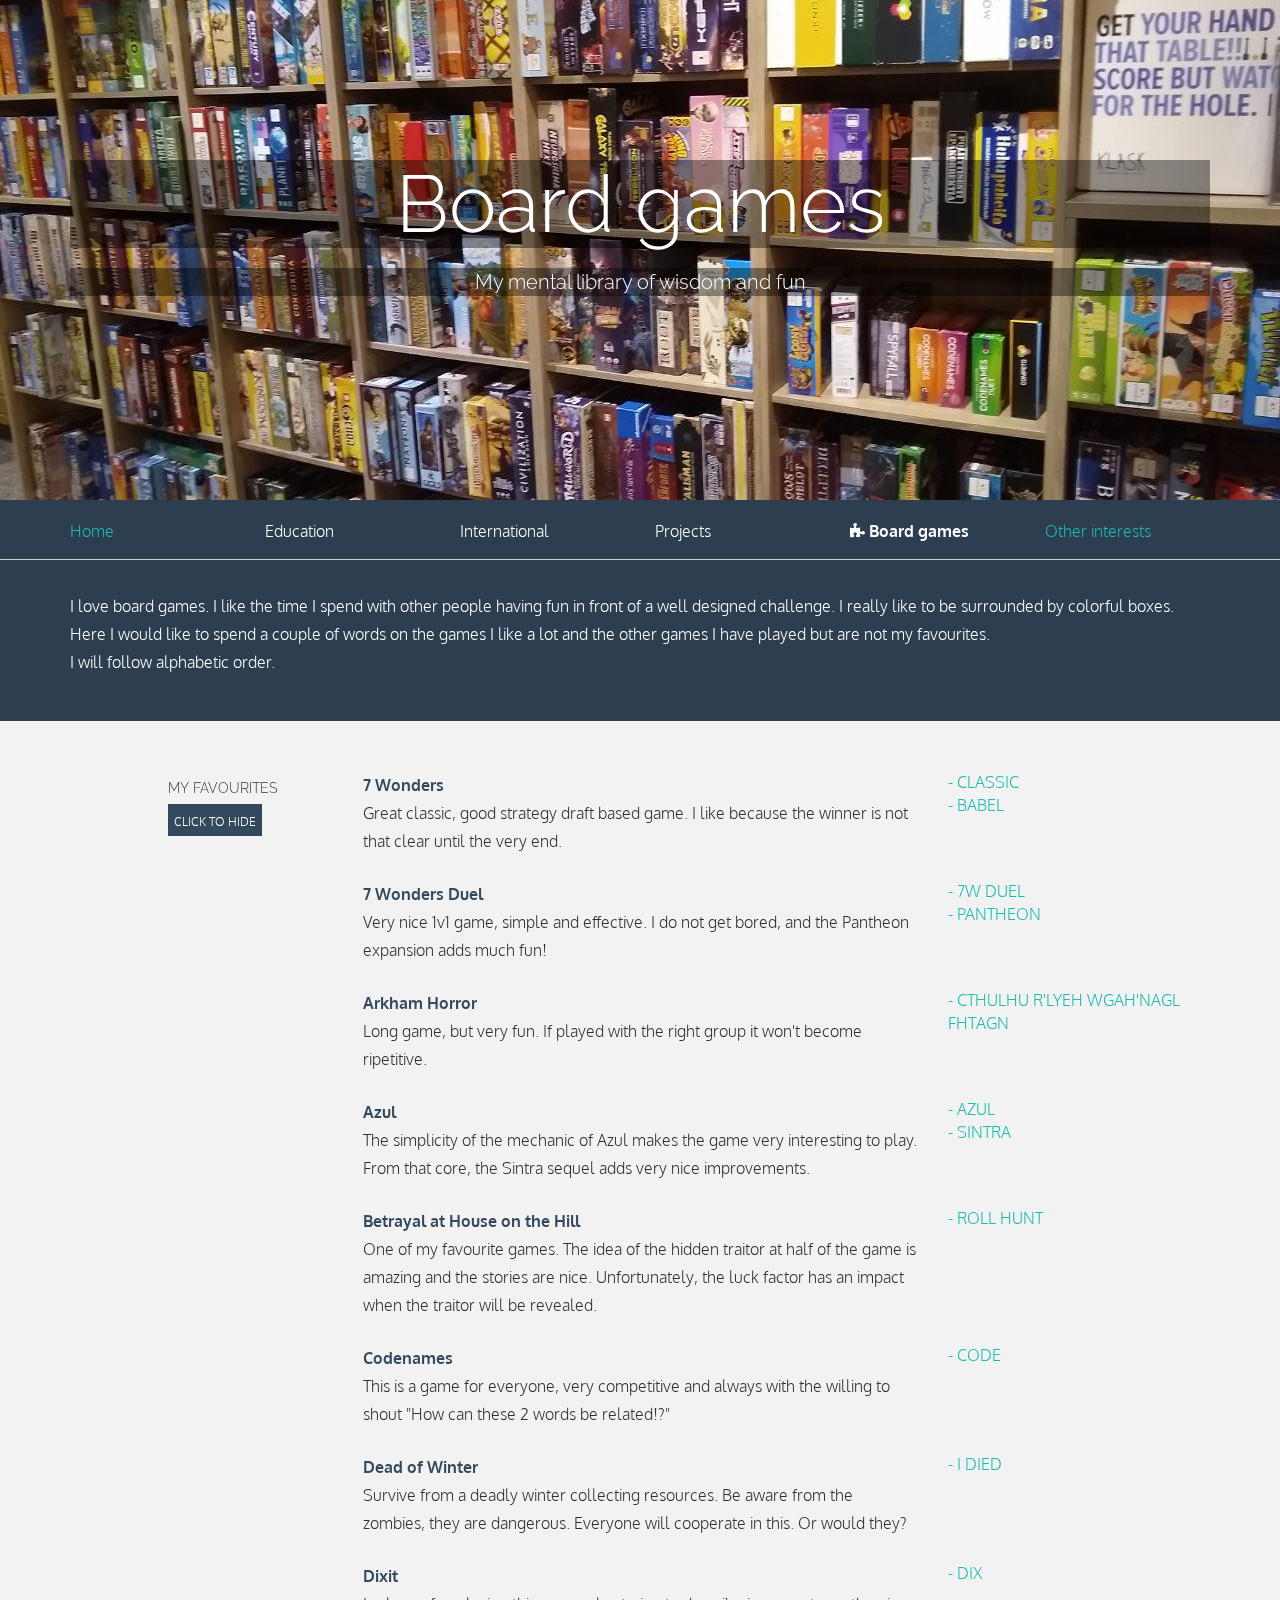
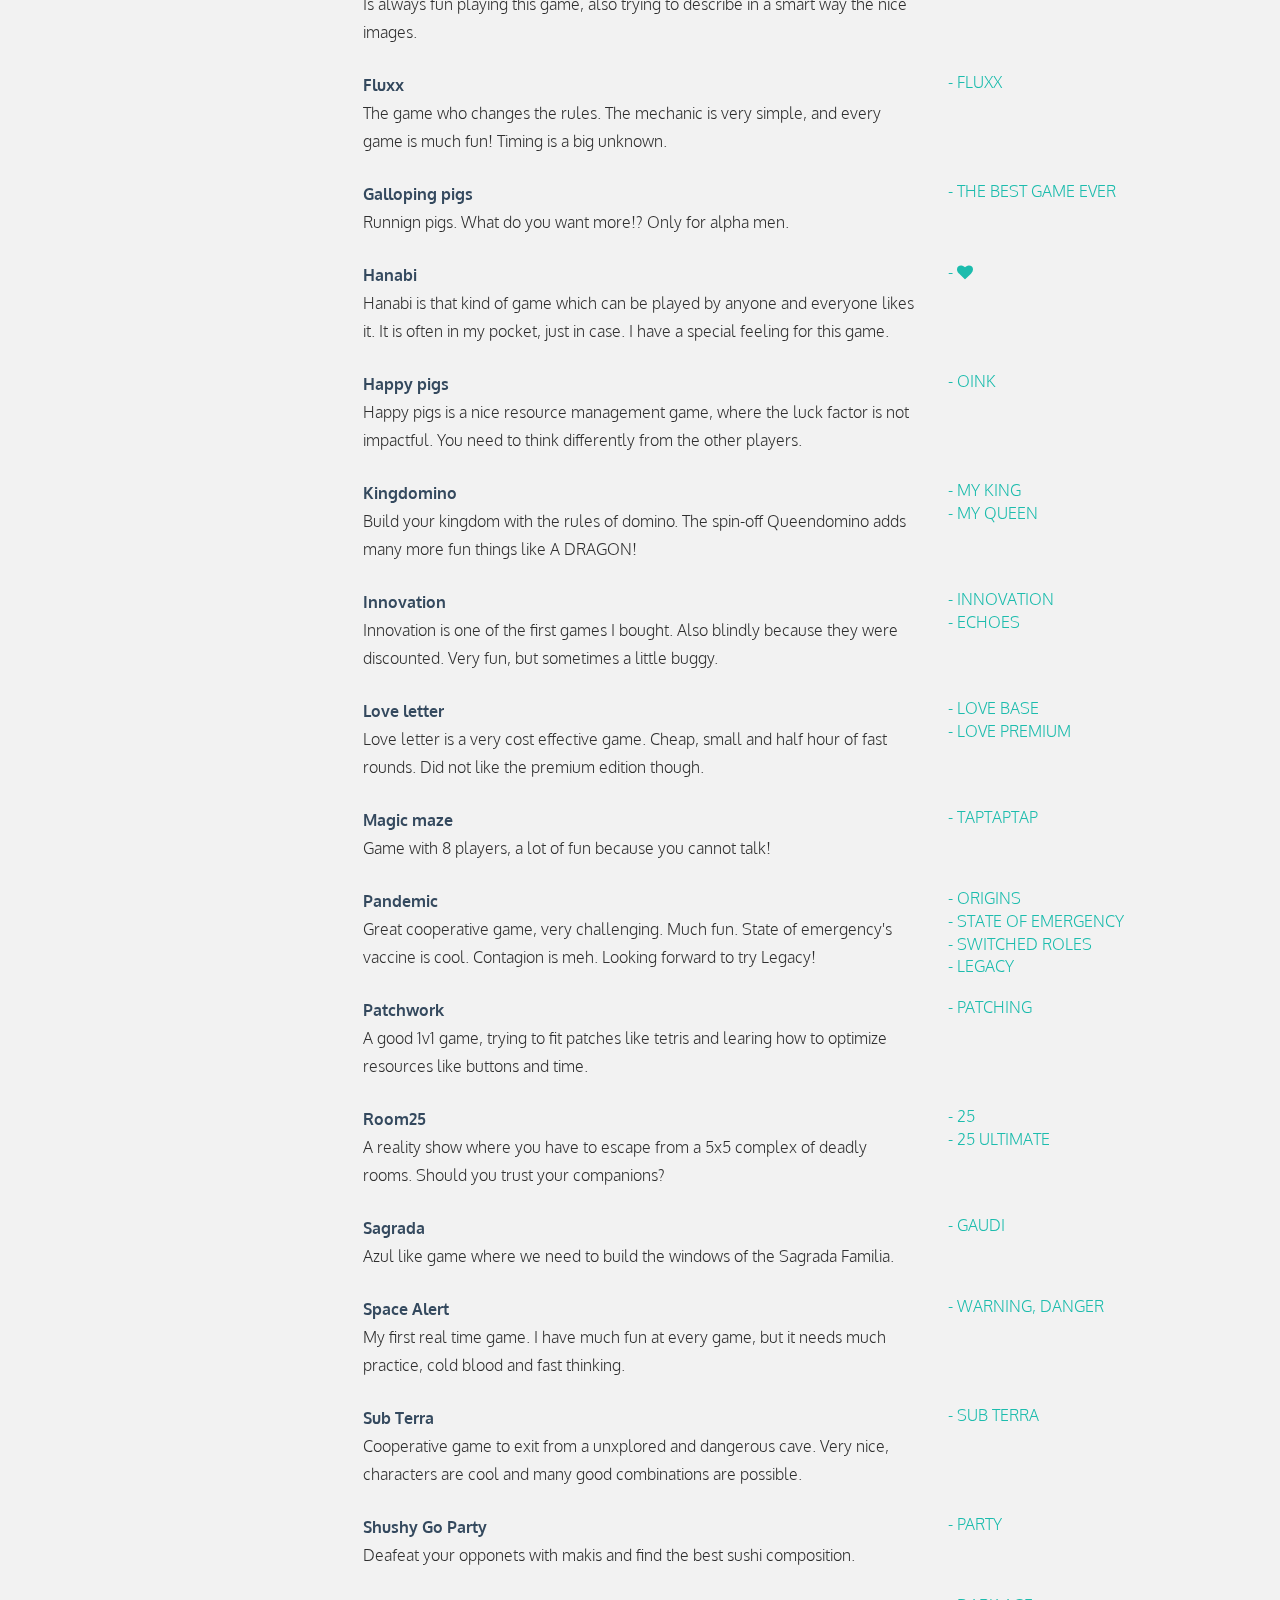
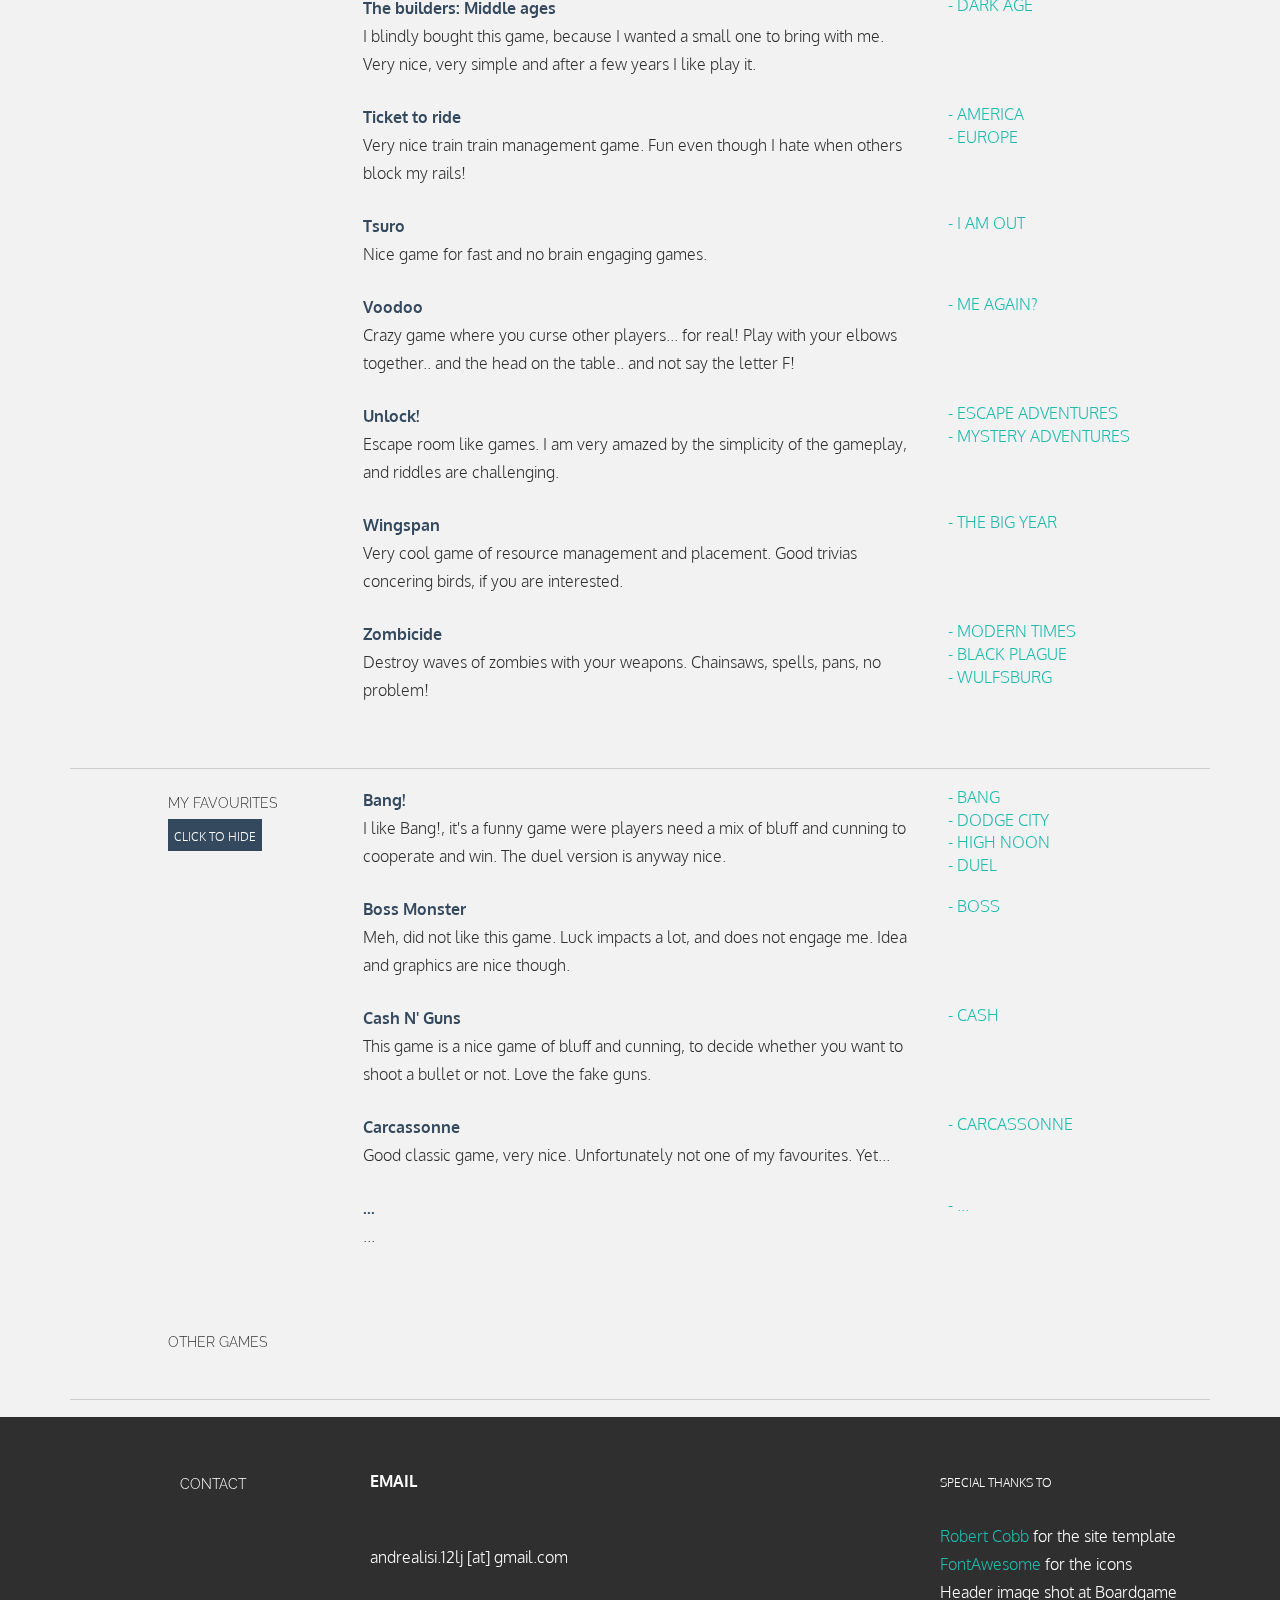
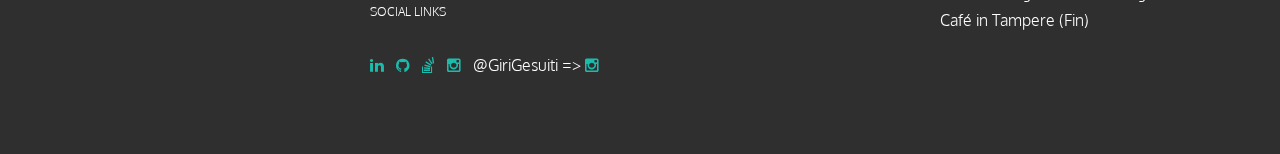
==== boardgames.html @ 2eb59759 "Updated boardgames, included interests page" ====
<!DOCTYPE html>
<html lang=en>
	<head>
		<meta name="viewport" content="width=device-width, initial-scale=1.0, maximum-scale=1.0, user-scalable=no">
		<meta name="description" content="">
		<meta name="author" content="">
<!--		<link rel="shortcut icon" href="favicon.ico"> -->
		<link rel="apple-touch-icon" href="icon.png">
		
		
		<link rel="apple-touch-icon" sizes="57x57" href="images/favicon/apple-icon-57x57.png">
		<link rel="apple-touch-icon" sizes="60x60" href="images/favicon/apple-icon-60x60.png">
		<link rel="apple-touch-icon" sizes="72x72" href="images/favicon/apple-icon-72x72.png">
		<link rel="apple-touch-icon" sizes="76x76" href="images/favicon/apple-icon-76x76.png">
		<link rel="apple-touch-icon" sizes="114x114" href="images/favicon/apple-icon-114x114.png">
		<link rel="apple-touch-icon" sizes="120x120" href="images/favicon/apple-icon-120x120.png">
		<link rel="apple-touch-icon" sizes="144x144" href="images/favicon/apple-icon-144x144.png">
		<link rel="apple-touch-icon" sizes="152x152" href="images/favicon/apple-icon-152x152.png">
		<link rel="apple-touch-icon" sizes="180x180" href="images/favicon/apple-icon-180x180.png">
		<link rel="icon" type="image/png" sizes="192x192"  href="images/favicon/android-icon-192x192.png">
		<link rel="icon" type="image/png" sizes="32x32" href="images/favicon/favicon-32x32.png">
		<link rel="icon" type="image/png" sizes="96x96" href="images/favicon/favicon-96x96.png">
		<link rel="icon" type="image/png" sizes="16x16" href="images/favicon/favicon-16x16.png">
		<link rel="manifest" href="images/favicon/manifest.json">
		<meta name="msapplication-TileColor" content="#ffffff">
		<meta name="msapplication-TileImage" content="images/favicon/ms-icon-144x144.png">
		<meta name="theme-color" content="#ffffff">
		
		
		<title>0Alic</title>
		<!-- Bootstrap core CSS -->
		<link href="css/bootstrap.css" rel="stylesheet">
		<link rel="stylesheet" href="css/font-awesome.min.css">
		<!-- main css sheet -->
		<link href="css/main.css" rel="stylesheet">
		<!-- Google Fonts -->
		<link href='https://fonts.googleapis.com/css?family=Oxygen' rel='stylesheet' type='text/css'>
		<link href='https://fonts.googleapis.com/css?family=Raleway' rel='stylesheet' type='text/css'>
		<!-- HTML5 shiv and respond.js for IE8 support -->
		<!--[if lt IE 9]>
			<script src="js/html15shiv.js"></script>
			<script src="js/respond-min.js"></script>
		<![endif]-->
	</head>

	<body>
		
		<div class="header" id="headerwarp" style="background-image: url(images/header-bg-game.jpg)">
			<div class="container">
				<div class="row centered">
					<div class="col-lg-12">
						<h1>Board games</h1>
						<h3><p>My mental library of wisdom and fun</p></h3>
					</div>
				</div>
			</div>
		</div>

		<section id="menu" name="about"></section>
		<div class="menu">
			<div class="container">
				<div class="row">
					<div class="col-lg-2">
						<a href="index.html">Home</a>
					</div>
					<div class="col-lg-2">
						Education
					</div>
					<div class="col-lg-2">
						International
					</div>
					<div class="col-lg-2">
						Projects
					</div>
					<div class="col-lg-2">
						<b><i class="icon-puzzle-piece"></i> Board games</b>
					</div>			
					<div class="col-lg-2">
						<a href="interests.html">Other interests</a>
					</div>			
				</div>
			</div>
			<hr/>
		</div>

		<section id="about" name="about"></section>
		<div class="about">
			<div class="container">
				<div class="row">
					<div class="col-lg-12">
						<p>I love board games. I like the time I spend with other people having fun in front of a well designed challenge.
						I really like to be surrounded by colorful boxes.<br/>
						Here I would like to spend a couple of words on the games I like a lot and the other games I have played but are not my favourites.<br/>
						I will follow alphabetic order.</p>
					</div>
				</div>
			</div>
		</div>

		<section id="resume" name="resume"></section>
		<!-- Favourites -->
		<div class="container desc">
			<div class="row">
				<div class="col-lg-2 col-lg-offset-1">
					<h5>MY FAVOURITES</h5>
					<p style="cursor: pointer" onclick='toggle("favouriteId", "hideFavouriteBtn")' id="hideFavouriteBtn"><imp><sm>CLICK TO HIDE</imp></sm></p>
				</div>

				<div id="favouriteId">
					<!-- Game -->
					<div class="col-lg-6">
						<p><t>7 Wonders</t><br/>
							Great classic, good strategy draft based game. I like because the winner is not that clear until the very end.
						</p>
					</div>
					
					<div class="col-lg-3">
						<a href="https://boardgamegeek.com/boardgame/68448/7-wonders">- Classic</a><br/>
						<a href="https://boardgamegeek.com/boardgame/154638/7-wonders-babel">- Babel</a>
						<hr class="separatorForMobile"/>
					</div>

					<!-- Game -->
					<div class="col-lg-6 col-lg-offset-3">
						<p><t>7 Wonders Duel</t><br/>
							Very nice 1v1 game, simple and effective. I do not get bored, and the Pantheon expansion adds much fun!
						</p>
					</div>
					
					<div class="col-lg-3">
						<a href="https://boardgamegeek.com/boardgame/173346/7-wonders-duel">- 7W Duel</a><br/>
						<a href="https://boardgamegeek.com/boardgame/202976/7-wonders-duel-pantheon">- Pantheon</a>
						<hr class="separatorForMobile"/>
					</div>

					<!-- Game -->
					<div class="col-lg-6 col-lg-offset-3">
						<p><t>Arkham Horror</t><br/>
							Long game, but very fun. If played with the right group it won't become ripetitive.
						</p>
					</div>
					
					<div class="col-lg-3">
						<a href="https://boardgamegeek.com/boardgame/15987/arkham-horror">- Cthulhu R'lyeh wgah'nagl fhtagn</a>
						<hr class="separatorForMobile"/>
					</div>

					<!-- Game -->
					<div class="col-lg-6 col-lg-offset-3">
						<p><t>Azul</t><br/>
							The simplicity of the mechanic of Azul makes the game very interesting to play. From that core, the Sintra sequel adds very nice improvements.
						</p>
					</div>
					
					<div class="col-lg-3">
						<a href="https://boardgamegeek.com/boardgame/230802/azul">- Azul</a><br/>
						<a href="https://boardgamegeek.com/boardgame/256226/azul-stained-glass-sintra">- Sintra</a>
						<hr class="separatorForMobile"/>
					</div>

					<!-- Game -->
					<div class="col-lg-6 col-lg-offset-3">
						<p><t>Betrayal at House on the Hill</t><br/>
							One of my favourite games. The idea of the hidden traitor at half of the game is amazing and the stories are nice. Unfortunately, the luck factor has an impact when the traitor will be revealed.
						</p>
					</div>
					
					<div class="col-lg-3">
						<a href="https://boardgamegeek.com/boardgame/10547/betrayal-house-hill">- Roll hunt</a>
						<hr class="separatorForMobile"/>
					</div>

					<!-- Game -->
					<div class="col-lg-6 col-lg-offset-3">
						<p><t>Codenames</t><br/>
							This is a game for everyone, very competitive and always with the willing to shout "How can these 2 words be related!?"
						</p>
					</div>
					
					<div class="col-lg-3">
						<a href="https://boardgamegeek.com/boardgame/178900/codenames">- Code</a>
						<hr class="separatorForMobile"/>
					</div>

					<!-- Game -->
					<div class="col-lg-6 col-lg-offset-3">
						<p><t>Dead of Winter</t><br/>
							Survive from a deadly winter collecting resources. Be aware from the zombies, they are dangerous. Everyone will cooperate in this. Or would they?
						</p>
					</div>
					
					<div class="col-lg-3">
						<a href="https://boardgamegeek.com/boardgame/150376/dead-winter-crossroads-game">- I died</a>
						<hr class="separatorForMobile"/>
					</div>


					<!-- Game -->
					<div class="col-lg-6 col-lg-offset-3">
						<p><t>Dixit</t><br/>
							Is always fun playing this game, also trying to describe in a smart way the nice images.
						</p>
					</div>
					
					<div class="col-lg-3">
						<a href="https://boardgamegeek.com/boardgame/39856/dixit">- Dix</a>
						<hr class="separatorForMobile"/>
					</div>

					<!-- Game -->
					<div class="col-lg-6 col-lg-offset-3">
						<p><t>Fluxx</t><br/>
							The game who changes the rules. The mechanic is very simple, and every game is much fun! Timing is a big unknown.
						</p>
					</div>
					
					<div class="col-lg-3">
						<a href="https://boardgamegeek.com/boardgame/258/fluxx">- Fluxx</a>
						<hr class="separatorForMobile"/>
					</div>

					<!-- Game -->
					<div class="col-lg-6 col-lg-offset-3">
						<p><t>Galloping pigs</t><br/>
							Runnign pigs. What do you want more!? Only for alpha men.
						</p>
					</div>
					
					<div class="col-lg-3">
						<a href="https://boardgamegeek.com/boardgame/485/galloping-pigs">- The best game ever</a>
						<hr class="separatorForMobile"/>
					</div>

					<!-- Game -->
					<div class="col-lg-6 col-lg-offset-3">
						<p><t>Hanabi</t><br/>
							Hanabi is that kind of game which can be played by anyone and everyone likes it. It is often in my pocket, just in case. I have a special feeling for this game.
						</p>
					</div>
					
					<div class="col-lg-3">
						<a href="https://boardgamegeek.com/boardgame/98778/hanabi">- <i class="icon-heart"></i></a>
						<hr class="separatorForMobile"/>
					</div>

					<!-- Game -->
					<div class="col-lg-6 col-lg-offset-3">
						<p><t>Happy pigs</t><br/>
							Happy pigs is a nice resource management game, where the luck factor is not impactful. You need to think differently from the other players.
						</p>
					</div>
					
					<div class="col-lg-3">
						<a href="https://boardgamegeek.com/boardgame/156138/happy-pigs">- Oink</a>
						<hr class="separatorForMobile"/>
					</div>

					<!-- Game -->
					<div class="col-lg-6 col-lg-offset-3">
						<p><t>Kingdomino</t><br/>
							Build your kingdom with the rules of domino. The spin-off Queendomino adds many more fun things like A DRAGON!
						</p>
					</div>
					
					<div class="col-lg-3">
						<a href="https://boardgamegeek.com/boardgame/204583/kingdomino">- My king</a><br/>
						<a href="https://boardgamegeek.com/boardgame/232043/queendomino">- My queen</a>
						<hr class="separatorForMobile"/>
					</div>
					

					<!-- Game -->
					<div class="col-lg-6 col-lg-offset-3">
						<p><t>Innovation</t><br/>
							Innovation is one of the first games I bought. Also blindly because they were discounted. Very fun, but sometimes a little buggy.
						</p>
					</div>
					
					<div class="col-lg-3">
						<a href="https://boardgamegeek.com/boardgame/63888/innovation">- Innovation</a><br/>
						<a href="https://boardgamegeek.com/boardgame/92898/innovation-echoes-past">- Echoes</a>
						<hr class="separatorForMobile"/>
					</div>
							
					<!-- Game -->
					<div class="col-lg-6 col-lg-offset-3">
						<p><t>Love letter</t><br/>
							Love letter is a very cost effective game. Cheap, small and half hour of fast rounds. Did not like the premium edition though.
						</p>
					</div>
					
					<div class="col-lg-3">
						<a href="https://boardgamegeek.com/boardgame/129622/love-letter">- Love base</a><br/>
						<a href="https://boardgamegeek.com/boardgame/196326/love-letter-premium">- Love premium</a>
						<hr class="separatorForMobile"/>
					</div>

					<!-- Game -->
					<div class="col-lg-6 col-lg-offset-3">
						<p><t>Magic maze</t><br/>
							Game with 8 players, a lot of fun because you cannot talk!
						</p>
					</div>
					
					<div class="col-lg-3">
						<a href="https://boardgamegeek.com/boardgame/209778/magic-maze">- Taptaptap</a>
						<hr class="separatorForMobile"/>
					</div>

					<!-- Game -->
					<div class="col-lg-6 col-lg-offset-3">
						<p><t>Pandemic</t><br/>
							Great cooperative game, very challenging. Much fun. State of emergency's vaccine is cool. Contagion is meh. Looking forward to try Legacy!
						</p>
					</div>
					
					<div class="col-lg-3">
						<a href="https://boardgamegeek.com/boardgame/30549/pandemic">- Origins</a><br/>
						<a href="https://boardgamegeek.com/boardgame/168703/pandemic-state-emergency">- State of emergency</a><br/>
						<a href="https://boardgamegeek.com/boardgame/157789/pandemic-contagion">- Switched roles</a><br/>
						<a href="https://boardgamegeek.com/boardgame/161936/pandemic-legacy-season-1">- Legacy</a><br/>
						<hr class="separatorForMobile"/>
					</div>

					<!-- Game -->
					<div class="col-lg-6 col-lg-offset-3">
						<p><t>Patchwork</t><br/>
							A good 1v1 game, trying to fit patches like tetris and learing how to optimize resources like buttons and time.
						</p>
					</div>
					
					<div class="col-lg-3">
						<a href="https://boardgamegeek.com/boardgame/163412/patchwork">- Patching</a>
						<hr class="separatorForMobile"/>
					</div>

					<!-- Game -->
					<div class="col-lg-6 col-lg-offset-3">
						<p><t>Room25</t><br/>
							A reality show where you have to escape from a 5x5 complex of deadly rooms. Should you trust your companions?
						</p>
					</div>
					
					<div class="col-lg-3">
						<a href="https://boardgamegeek.com/boardgame/127024/room-25">- 25</a><br/>
						<a href="https://boardgamegeek.com/boardgame/212956/room-25-ultimate">- 25 Ultimate</a>
						<hr class="separatorForMobile"/>
					</div>

					<!-- Game -->
					<div class="col-lg-6 col-lg-offset-3">
						<p><t>Sagrada</t><br/>
							Azul like game where we need to build the windows of the Sagrada Familia.
						</p>
					</div>
					
					<div class="col-lg-3">
						<a href="https://boardgamegeek.com/boardgame/199561/sagrada">- Gaudi</a><br/>
						<hr class="separatorForMobile"/>
					</div>

					<!-- Game -->
					<div class="col-lg-6 col-lg-offset-3">
						<p><t>Space Alert</t><br/>
							My first real time game. I have much fun at every game, but it needs much practice, cold blood and fast thinking.
						</p>
					</div>
					
					<div class="col-lg-3">
						<a href="https://boardgamegeek.com/boardgame/38453/space-alert">- Warning, danger</a><br/>
						<hr class="separatorForMobile"/>
					</div>

					<!-- Game -->
					<div class="col-lg-6 col-lg-offset-3">
						<p><t>Sub Terra</t><br/>
							Cooperative game to exit from a unxplored and dangerous cave. Very nice, characters are cool and many good combinations are possible.
						</p>
					</div>
					
					<div class="col-lg-3">
						<a href="https://boardgamegeek.com/boardgame/204472/sub-terra">- Sub Terra</a><br/>
						<hr class="separatorForMobile"/>
					</div>

					<!-- Game -->
					<div class="col-lg-6 col-lg-offset-3">
						<p><t>Shushy Go Party</t><br/>
							Deafeat your opponets with makis and find the best sushi composition. 
						</p>
					</div>
					
					<div class="col-lg-3">
						<a href="https://boardgamegeek.com/boardgame/192291/sushi-go-party">- Party</a><br/>
						<hr class="separatorForMobile"/>
					</div>

					<!-- Game -->
					<div class="col-lg-6 col-lg-offset-3">
						<p><t>The builders: Middle ages</t><br/>
							I blindly bought this game, because I wanted a small one to bring with me. Very nice, very simple and after a few years I like play it. 
						</p>
					</div>
					
					<div class="col-lg-3">
						<a href="https://boardgamegeek.com/boardgame/144553/builders-middle-ages">- Dark Age</a>
						<hr class="separatorForMobile"/>
					</div>

					<!-- Game -->
					<div class="col-lg-6 col-lg-offset-3">
						<p><t>Ticket to ride</t><br/>
							Very nice train train management game. Fun even though I hate when others block my rails!
						</p>
					</div>
					
					<div class="col-lg-3">
						<a href="https://boardgamegeek.com/boardgame/9209/ticket-ride">- America</a><br/>
						<a href="https://boardgamegeek.com/boardgame/14996/ticket-ride-europe">- Europe</a><br/>
						<hr class="separatorForMobile"/>
					</div>

					<!-- Game -->
					<div class="col-lg-6 col-lg-offset-3">
						<p><t>Tsuro</t><br/>
							Nice game for fast and no brain engaging games.
						</p>
					</div>
					
					<div class="col-lg-3">
						<a href="https://boardgamegeek.com/boardgame/16992/tsuro">- I am out</a>
						<hr class="separatorForMobile"/>
					</div>

					<!-- Game -->
					<div class="col-lg-6 col-lg-offset-3">
						<p><t>Voodoo</t><br/>
							Crazy game where you curse other players... for real! Play with your elbows together.. and the head on the table.. and not say the letter F!
						</p>
					</div>
					
					<div class="col-lg-3">
						<a href="https://boardgamegeek.com/boardgame/154880/voodoo">- Me again?</a><br/>
						<hr class="separatorForMobile"/>
					</div>

					<!-- Game -->
					<div class="col-lg-6 col-lg-offset-3">
						<p><t>Unlock!</t><br/>
							Escape room like games. I am very amazed by the simplicity of the gameplay, and riddles are challenging.
						</p>
					</div>
					
					<div class="col-lg-3">
						<a href="https://boardgamegeek.com/boardgame/213460/unlock-escape-adventures">- Escape Adventures</a><br/>
						<a href="https://boardgamegeek.com/boardgame/228867/unlock-mystery-adventures">- Mystery Adventures</a><br/>
						<hr class="separatorForMobile"/>
					</div>

					<!-- Game -->
					<div class="col-lg-6 col-lg-offset-3">
						<p><t>Wingspan</t><br/>
							Very cool game of resource management and placement. Good trivias concering birds, if you are interested.
						</p>
					</div>
					
					<div class="col-lg-3">
						<a href="https://boardgamegeek.com/boardgame/266192/wingspan">- The Big Year</a><br/>
						<hr class="separatorForMobile"/>
					</div>

					<!-- Game -->
					<div class="col-lg-6 col-lg-offset-3">
						<p><t>Zombicide</t><br/>
							Destroy waves of zombies with your weapons. Chainsaws, spells, pans, no problem!
						</p>
					</div>
					
					<div class="col-lg-3">
						<a href="https://boardgamegeek.com/boardgame/113924/zombicide">- Modern times</a><br/>
						<a href="https://boardgamegeek.com/boardgame/176189/zombicide-black-plague">- Black plague</a><br/>
						<a href="https://boardgamegeek.com/boardgame/178485/zombicide-black-plague-wulfsburg">- Wulfsburg</a><br/>
						<hr class="separatorForMobile"/> <!-- Remove if this is the last one -->
					</div>
				</div>				
			</div>
			<br>
			<hr>

			<div class="row">
				<div class="col-lg-2 col-lg-offset-1">
					<h5>MY FAVOURITES</h5>
					<p style="cursor: pointer" onclick='toggle("otherId", "hideOtherBtn")' id="hideOtherBtn"><imp><sm>CLICK TO HIDE</imp></sm></p>
				</div>

				<div id="otherId">
					<!-- Game -->
					<div class="col-lg-6">
						<p><t>Bang!</t><br/>
							I like Bang!, it's a funny game were players need a mix of bluff and cunning to cooperate and win. The duel version is anyway nice. 
						</p>
					</div>
					
					<div class="col-lg-3">
						<a href="https://boardgamegeek.com/boardgame/3955/bang">- Bang</a><br/>
						<a href="https://boardgamegeek.com/boardgame/9653/bang-dodge-city">- Dodge City</a><br/>
						<a href="https://boardgamegeek.com/boardgame/8269/bang-high-noon">- High Noon</a><br/>
						<a href="https://boardgamegeek.com/boardgame/182094/bang-duel">- Duel</a><br/>
						<hr class="separatorForMobile"/>
					</div>

					<!-- Game -->
					<div class="col-lg-6 col-lg-offset-3">
						<p><t>Boss Monster</t><br/>
							Meh, did not like this game. Luck impacts a lot, and does not engage me. Idea and graphics are nice though.
						</p>
					</div>
					
					<div class="col-lg-3">
						<a href="https://boardgamegeek.com/boardgame/131835/boss-monster-dungeon-building-card-game">- Boss</a><br/>
						<hr class="separatorForMobile"/>
					</div>

					<!-- Game -->
					<div class="col-lg-6 col-lg-offset-3">
						<p><t>Cash N' Guns</t><br/>
							This game is a nice game of bluff and cunning, to decide whether you want to shoot a bullet or not. Love the fake guns.
						</p>
					</div>
					
					<div class="col-lg-3">
						<a href="https://boardgamegeek.com/boardgame/19237/cah-n-gun">- Cash</a><br/>
						<hr class="separatorForMobile"/>
					</div>

					<!-- Game -->
					<div class="col-lg-6 col-lg-offset-3">
						<p><t>Carcassonne</t><br/>
							Good classic game, very nice. Unfortunately not one of my favourites. Yet...
						</p>
					</div>
					
					<div class="col-lg-3">
						<a href="https://boardgamegeek.com/boardgame/822/carcassonne">- Carcassonne</a><br/>
						<hr class="separatorForMobile"/>
					</div>

					<!-- Game -->
					<div class="col-lg-6 col-lg-offset-3">
						<p><t>...</t><br/>
							...
						</p>
					</div>
					
					<div class="col-lg-3">
						<a href="">- ...</a><br/>
						<hr class="separatorForMobile"/>
					</div>

				</div>
			</div>

		</div>
		
		<!-- OTHERS -->
		<div class="container desc">
			<div class="row">
				<div class="col-lg-2 col-lg-offset-1">
					<h5>OTHER GAMES</h5>
				</div>


			</div>
			<br>
			<hr>
		</div>

	</body>
	
	<section id="contact" name="contact"></section>
		<!-- Footer description -->
		<div id="footwrap" class="footer">
			<div class="container">
				<div class="col-lg-2 col-lg-offset-1">
					<h5>CONTACT</h5>
				</div>
				<div class="col-lg-6">
				
					<p><t>EMAIL</t></p><br/>
					<p>
						andrealisi.12lj [at] gmail.com <br/>
					</p>
					
					<p><sm>SOCIAL LINKS</sm></p>
					<p>
						<a href="https://www.linkedin.com/in/andrea-lisi-16b2a5129/" target="_blank"><i class="icon-linkedin"></i></a>
						<a href="https://github.com/0Alic" target="_blank"><i class="icon-github"></i></a>
						<a href="https://ethereum.stackexchange.com/users/39567/0alic" target="_blank"><i class="icon-stackexchange"></i></a>
						<a href="https://www.instagram.com/0alic/" target="_blank"><i class="icon-instagram"></i></a>
						@GiriGesuiti =>
						<a href="https://www.instagram.com/girigesuiti/" target="_blank"><i class="icon-instagram"></i></a>
					</p>
				</div>
				<div class="col-lg-3">
					<p><sm>SPECIAL THANKS TO</sm></p>
					<p>
						<a href="https://medium.com/@robcobbable/make-a-resume-website-from-scratch-991845147ec" target="_blank">Robert Cobb</a>
						for the site template
						<a href="https://fontawesome.com/icons">FontAwesome</a> for the icons <br/>
						Header image shot at Boardgame Café in Tampere (Fin)
					</p>
				</div>
				
			</div>
		</div>

		<script src="script.js"></script>
</html>
---- css/main.css ----
body {
  background-color: #f2f2f2;
  font-family: "Lato"; /* OPTIONAL: Google Fonts - base font */
  font-weight: 300;
  font-size: 16px;
  color: #555;

  -webkit-font-smoothing: antialiased;
  -webkit-overflow-scrolling: touch;
}

/* Titles */
h1, h2, h3, h4, h5, h6 {
  font-family: "Raleway"; /* OPTIONAL: Google Fonts - title font */
  font-weight: 300;
  color: #333;
}

/* Paragraph & Typographic */
p {
  line-height: 28px;
  margin-bottom: 25px;
}

.centered {
    text-align: center;
}

/* Links */
a {
  color: #1CBCAD;
  word-wrap: break-word;

  -webkit-transition: color 0.1s ease-in, background 0.1s ease-in;
  -moz-transition: color 0.1s ease-in, background 0.1s ease-in;
  -ms-transition: color 0.1s ease-in, background 0.1s ease-in;
  -o-transition: color 0.1s ease-in, background 0.1s ease-in;
  transition: color 0.1s ease-in, background 0.1s ease-in;
}

a:hover,
a:focus {
  color: #7b7b7b;
  text-decoration: none;
  outline: 0;
}

a:before,
a:after {
  -webkit-transition: color 0.1s ease-in, background 0.1s ease-in;
  -moz-transition: color 0.1s ease-in, background 0.1s ease-in;
  -ms-transition: color 0.1s ease-in, background 0.1s ease-in;
  -o-transition: color 0.1s ease-in, background 0.1s ease-in;
  transition: color 0.1s ease-in, background 0.1s ease-in;
}

 hr {
  display: block;
  height: 1px;
  border: 0;
  border-top: 1px solid #ccc;
  margin: 1em 0;
  padding: 0;
}

/*---------------------------------------------------
  SECTION WRAPS
---------------------------------------------------*/

/* Header Wrap */
.header {
  background: #1CBCAD;
  /* background: url(../images/header-bg-duck.jpg) no-repeat center top; */
  padding-top:140px;
  text-align:center;
  background-attachment: relative;
  background-position: center center;
  min-height: 500px;
  width: 100%;
  
  -webkit-background-size: 100%;
  -moz-background-size: 100%;
  -o-background-size: 100%;
  background-size: 100%;

  -webkit-background-size: cover;
  -moz-background-size: cover;
  -o-background-size: cover;
  background-size: cover;
}

.header h1 {
  font-size: 80px;
  color: white;
  background: rgba(0,0,0,0.4);
  font-family: "Raleway";
}

.header h3 {
  font-size: 20px;
  color: white;
  background: rgba(0,0,0,0.4);
  font-family: "Raleway";
}

.header h3 a {
  color: #fff;
}

/* About Wrap */
.about {
  background: #2c3e50;
  padding-top: 5px;
  padding-bottom: 20px;
  color: white;
} 

/* Menu Wrap */
.menu {
  background: #2c3e50;
  padding-top: 20px;
  padding-bottom: 10px;
  color: white;
} 

.about h5, p {
  color: white;
}

.about i {
  color: white;
  font-size: 20px;
  padding-right: 8px;
  vertical-align: middle;
}

.footer {
  background: #2f2f2f;
  padding-top: 50px;
  padding-bottom: 50px;
}

.footer p {
  color: white;
}

.footer h5 {
  color: white;
  font-family: "Raleway";
}

.footer t {
  font-weight: 700;
}

/* social icons: */
.footer i {
  padding-right: 8px;
  /*color: #1abc9c;*/
}

/* Global Values */

.desc {
  padding-top: 50px;
}

.desc p {
  color: #2f2f2f;
}

.desc t {
  color: #34495e;
  font-weight: 700;
}

.desc imp {
  padding: 6px;
  color: white;
  background: #34495e;
}

.desc more {
  color: #616669;
}


sm {
  font-size: 12px;
}

.desc .col-lg-3 {
  text-transform: uppercase;
}

.container .row p.tight {
  margin-bottom: 10px;
}

/* define some CSS3 animations: */
body {
  /* Addresses a small issue in webkit: http://bit.ly/NEdoDq */
  -webkit-backface-visibility: hidden;
  font-family: "Oxygen";
}

.animated {
  -webkit-animation-duration: 1s;
  -moz-animation-duration: 1s;
  -o-animation-duration: 1s;
  animation-duration: 1s;
  -webkit-animation-fill-mode: both;
  -moz-animation-fill-mode: both;
  -o-animation-fill-mode: both;
  animation-fill-mode: both;
}

@-webkit-keyframes fadeIn {
  0% {
    opacity: 0; 
  }

  100% {
    opacity: 1; 
  }
}

@-moz-keyframes fadeIn {
  0% {
    opacity: 0;
  }

  100% {
    opacity: 1;
  }
}

@-o-keyframes fadeIn {
  0% {
    opacity: 0;
  }

  100% {
    opacity: 1;
  }
}

@keyframes fadeIn {
  0% {
    opacity: 0;
  }

  100% {
    opacity: 1;
  } 
}

.fadeIn {
  -webkit-animation-name: fadeIn;
  -moz-animation-name: fadeIn;
  -o-animation-name: fadeIn;
  animation-name: fadeIn;
}

/* 1 */
@-webkit-keyframes fadeInUp {
  0% {
    opacity: 0;
    -webkit-transform: translateY(20px);
  }

  100% {
    opacity: 1;
    -webkit-transform: translateY(0);
  }
}

@-moz-keyframes fadeInUp {
  0% {
    opacity: 0;
    -moz-transform: translateY(20px);
  }

  100% {
    opacity: 1;
    -moz-transform: translateY(0);
  }
}

@-o-keyframes fadeInUp {
  0% {
    opacity: 0;
    -o-transform: translateY(20px);
  }

  100% {
    opacity: 1;
    -o-transform: translateY(0);
  }
}

@keyframes fadeInUp {
  0% {
    opacity: 0;
    transform: translateY(20px);
  }

  100% {
    opacity: 1;
    transform: translateY(0);
  }
}

.fadeInUp {
  -webkit-animation-name: fadeInUp;
  -moz-animation-name: fadeInUp;
  -o-animation-name: fadeInUp;
  animation-name: fadeInUp;
  }


@media only screen and (min-width: 1200px) {
  .separatorForMobile {
    display: none;
  }
}
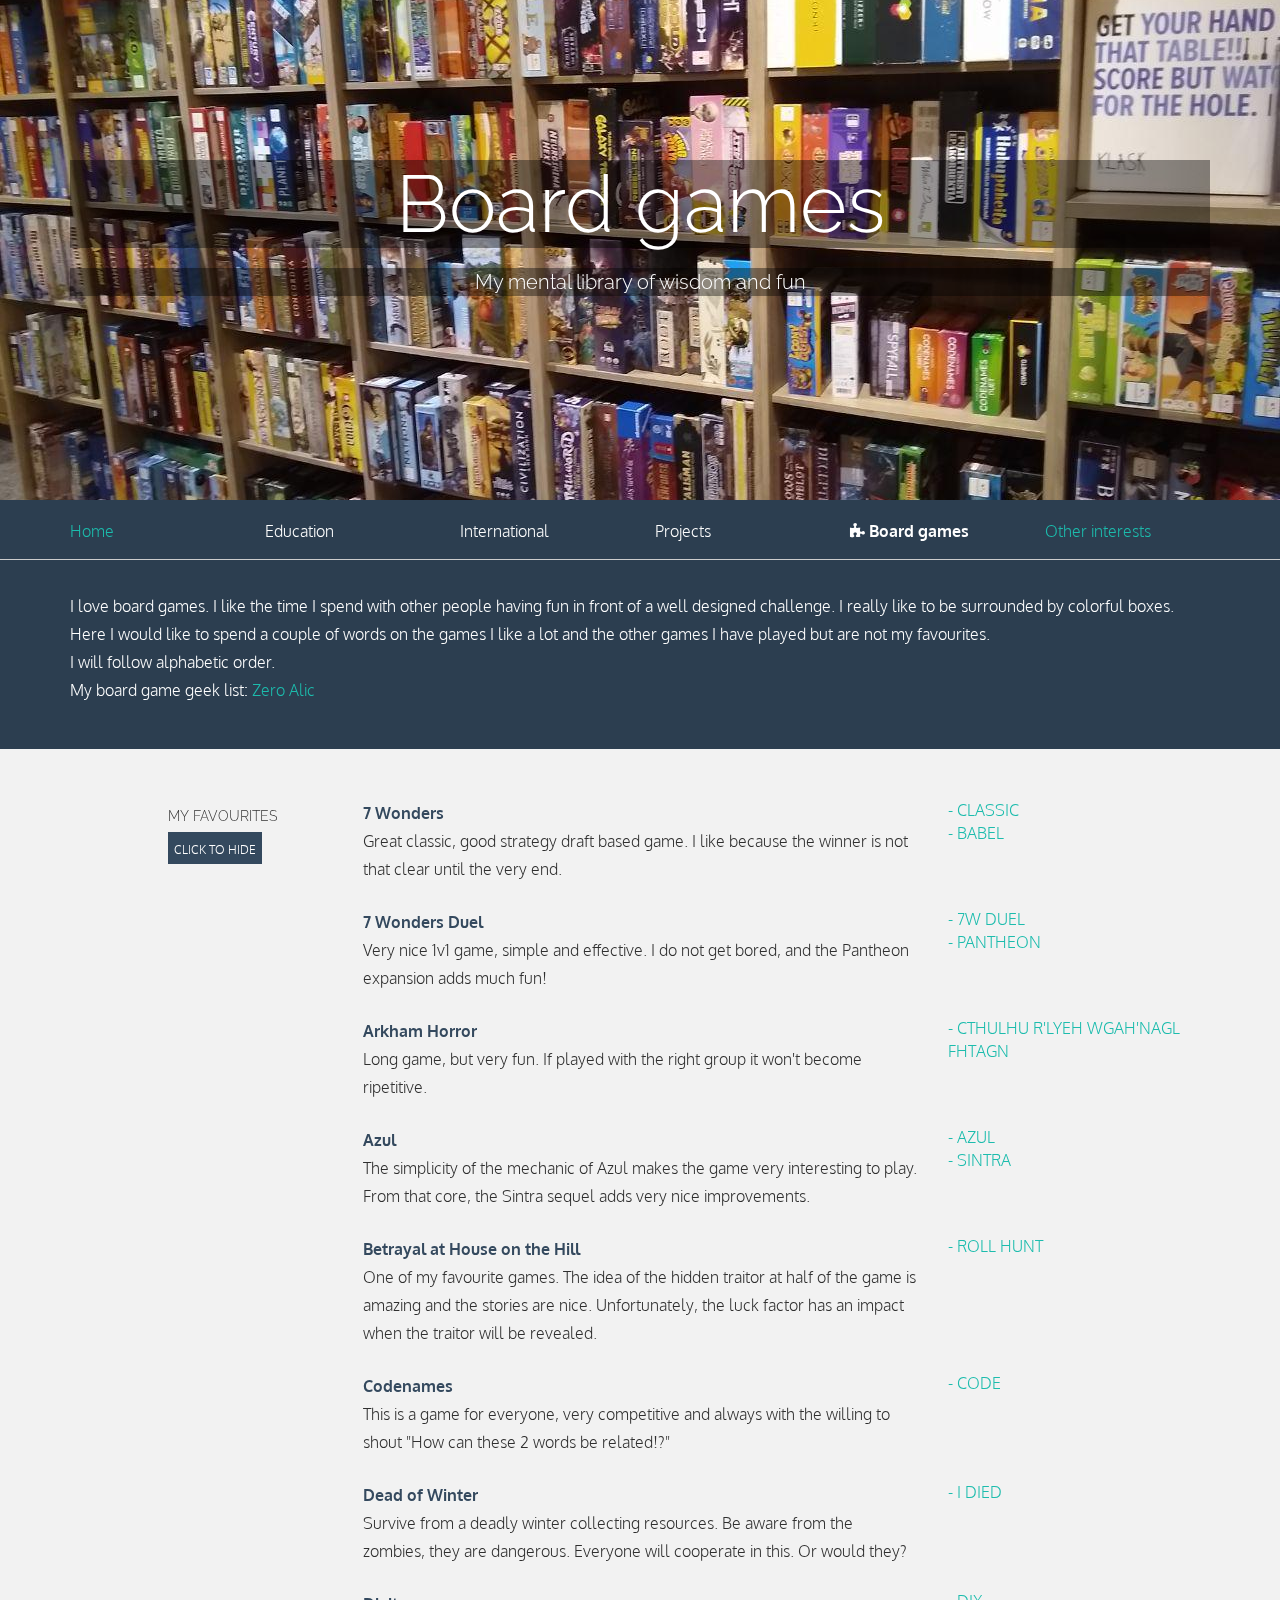
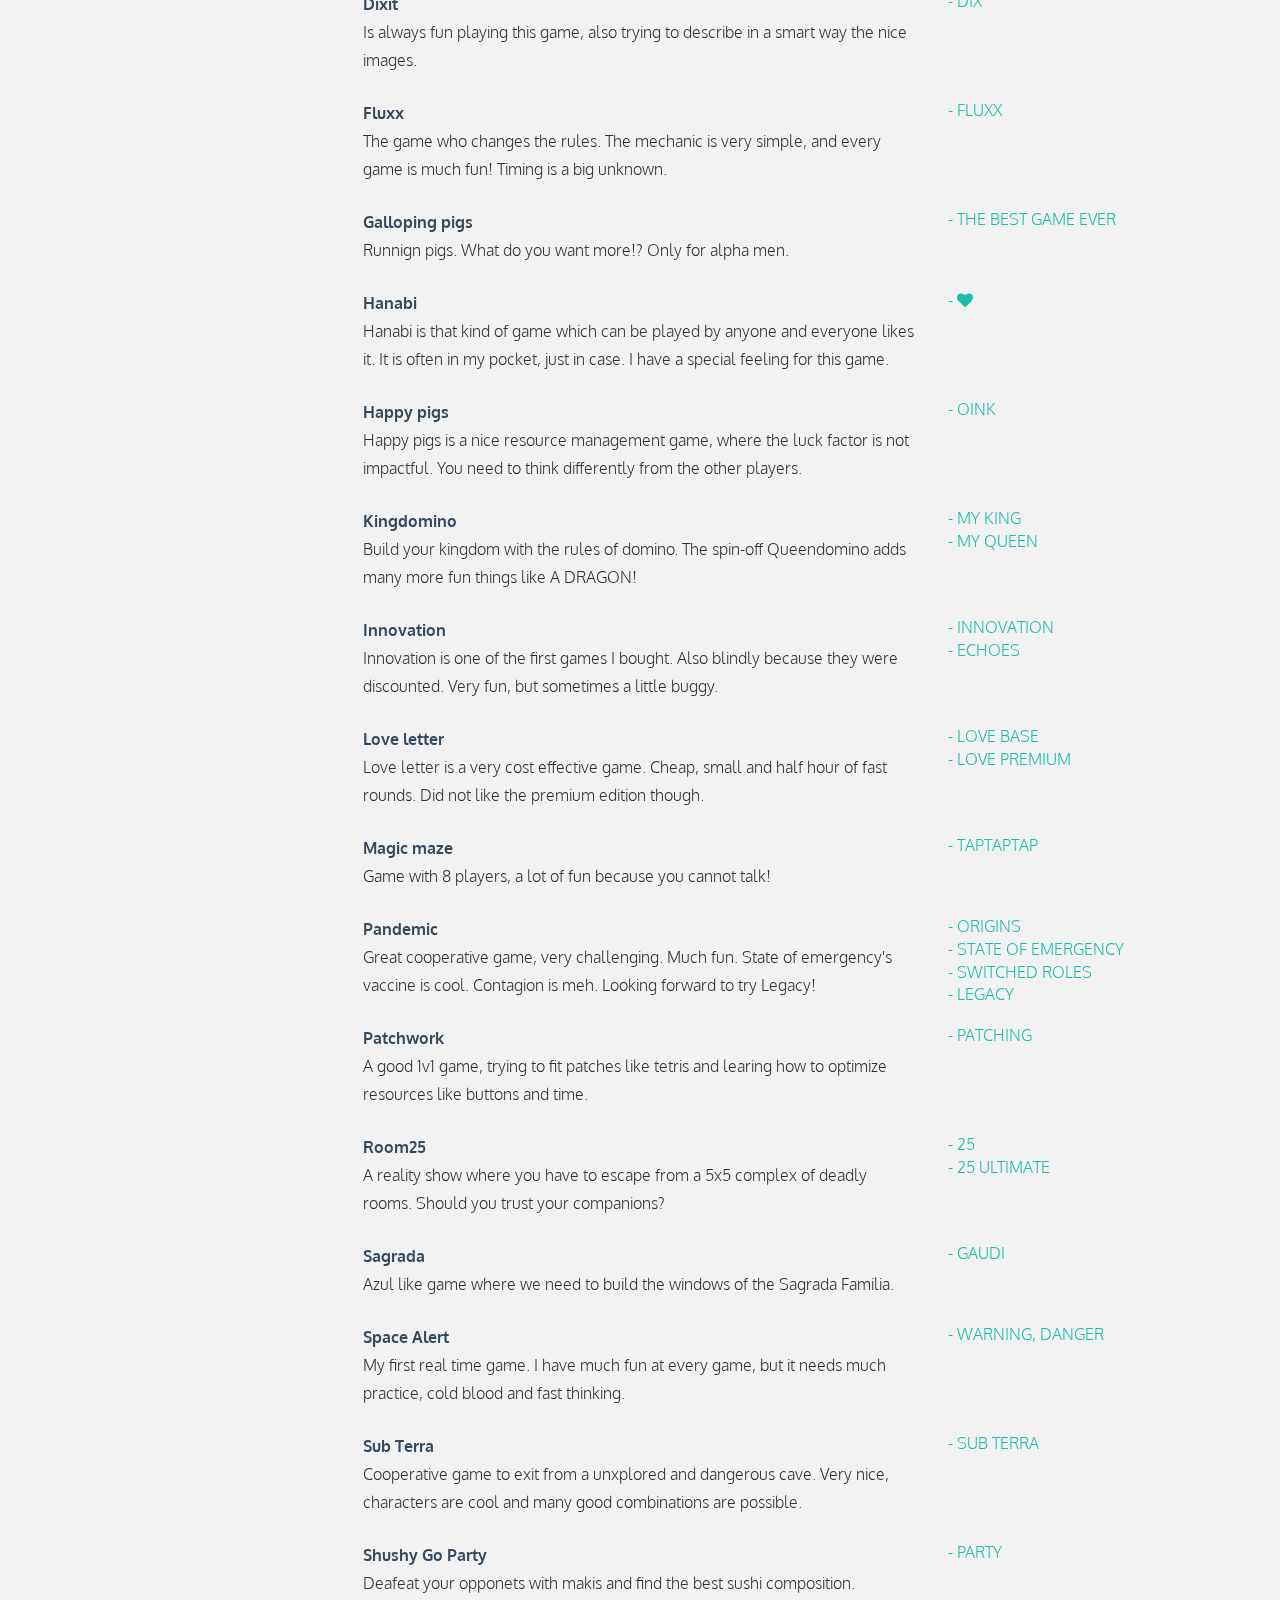
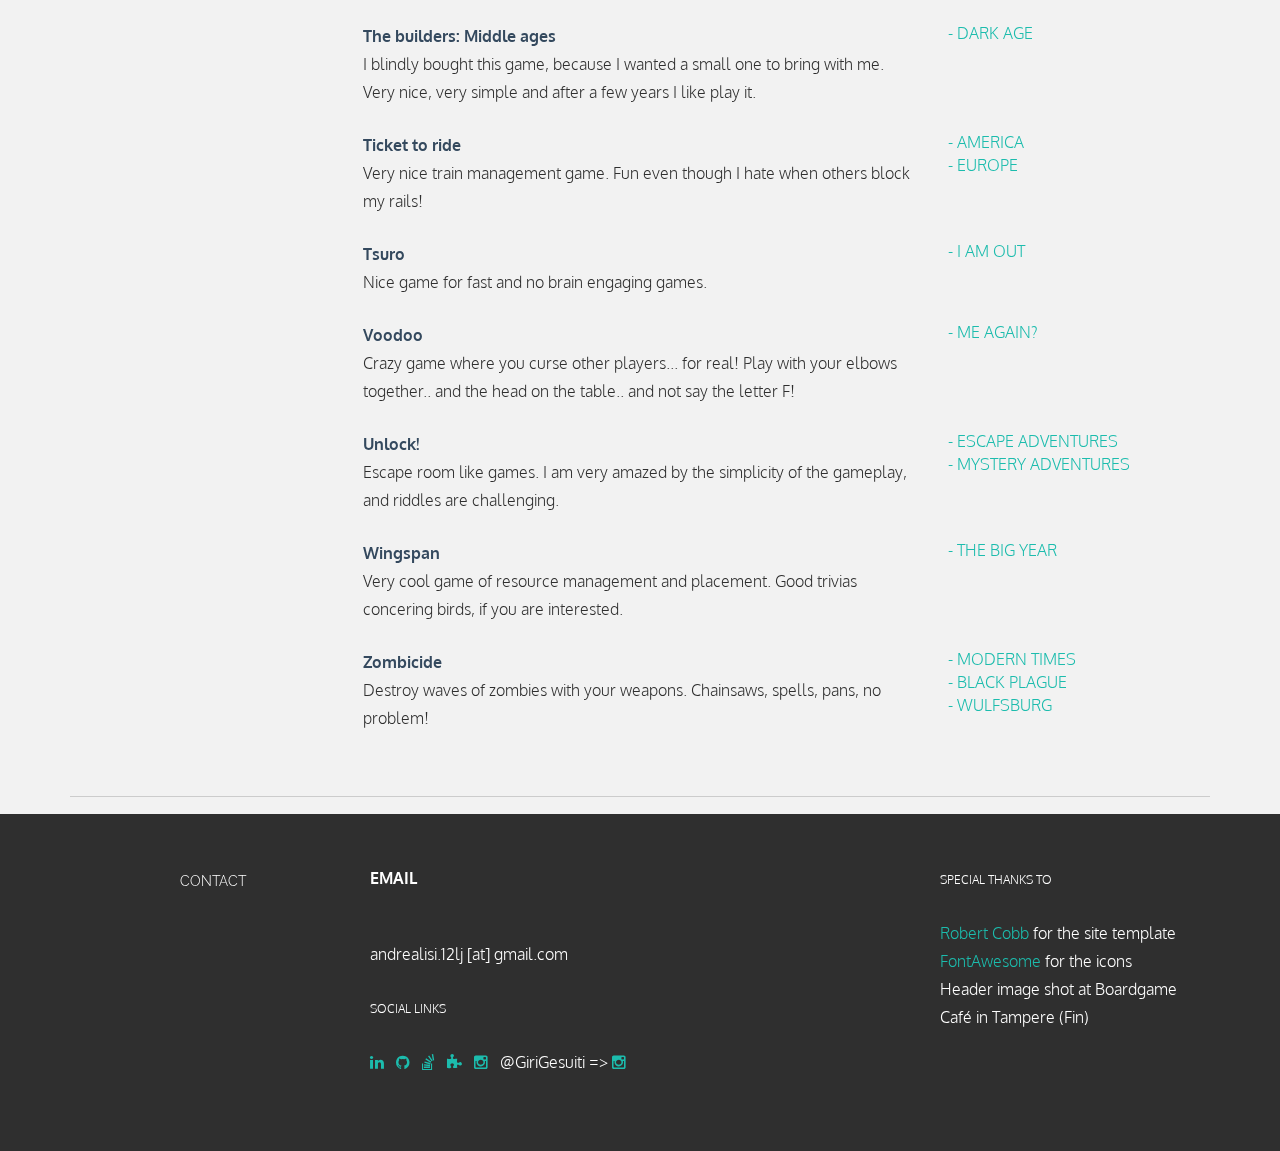
==== commit 8a1ce35b: "Updates" ====
--- a/boardgames.html
+++ b/boardgames.html
@@ -91,7 +91,9 @@
 						<p>I love board games. I like the time I spend with other people having fun in front of a well designed challenge.
 						I really like to be surrounded by colorful boxes.<br/>
 						Here I would like to spend a couple of words on the games I like a lot and the other games I have played but are not my favourites.<br/>
-						I will follow alphabetic order.</p>
+						I will follow alphabetic order.</br>
+						My board game geek list: <a href="https://boardgamegeek.com/user/ZeroAlic">Zero Alic</a> 
+					</p>
 					</div>
 				</div>
 			</div>
@@ -410,7 +412,7 @@
 					<!-- Game -->
 					<div class="col-lg-6 col-lg-offset-3">
 						<p><t>Ticket to ride</t><br/>
-							Very nice train train management game. Fun even though I hate when others block my rails!
+							Very nice train management game. Fun even though I hate when others block my rails!
 						</p>
 					</div>
 					
@@ -487,94 +489,8 @@
 			<br>
 			<hr>
 
-			<div class="row">
-				<div class="col-lg-2 col-lg-offset-1">
-					<h5>MY FAVOURITES</h5>
-					<p style="cursor: pointer" onclick='toggle("otherId", "hideOtherBtn")' id="hideOtherBtn"><imp><sm>CLICK TO HIDE</imp></sm></p>
-				</div>
-
-				<div id="otherId">
-					<!-- Game -->
-					<div class="col-lg-6">
-						<p><t>Bang!</t><br/>
-							I like Bang!, it's a funny game were players need a mix of bluff and cunning to cooperate and win. The duel version is anyway nice. 
-						</p>
-					</div>
-					
-					<div class="col-lg-3">
-						<a href="https://boardgamegeek.com/boardgame/3955/bang">- Bang</a><br/>
-						<a href="https://boardgamegeek.com/boardgame/9653/bang-dodge-city">- Dodge City</a><br/>
-						<a href="https://boardgamegeek.com/boardgame/8269/bang-high-noon">- High Noon</a><br/>
-						<a href="https://boardgamegeek.com/boardgame/182094/bang-duel">- Duel</a><br/>
-						<hr class="separatorForMobile"/>
-					</div>
-
-					<!-- Game -->
-					<div class="col-lg-6 col-lg-offset-3">
-						<p><t>Boss Monster</t><br/>
-							Meh, did not like this game. Luck impacts a lot, and does not engage me. Idea and graphics are nice though.
-						</p>
-					</div>
-					
-					<div class="col-lg-3">
-						<a href="https://boardgamegeek.com/boardgame/131835/boss-monster-dungeon-building-card-game">- Boss</a><br/>
-						<hr class="separatorForMobile"/>
-					</div>
-
-					<!-- Game -->
-					<div class="col-lg-6 col-lg-offset-3">
-						<p><t>Cash N' Guns</t><br/>
-							This game is a nice game of bluff and cunning, to decide whether you want to shoot a bullet or not. Love the fake guns.
-						</p>
-					</div>
-					
-					<div class="col-lg-3">
-						<a href="https://boardgamegeek.com/boardgame/19237/cah-n-gun">- Cash</a><br/>
-						<hr class="separatorForMobile"/>
-					</div>
-
-					<!-- Game -->
-					<div class="col-lg-6 col-lg-offset-3">
-						<p><t>Carcassonne</t><br/>
-							Good classic game, very nice. Unfortunately not one of my favourites. Yet...
-						</p>
-					</div>
-					
-					<div class="col-lg-3">
-						<a href="https://boardgamegeek.com/boardgame/822/carcassonne">- Carcassonne</a><br/>
-						<hr class="separatorForMobile"/>
-					</div>
-
-					<!-- Game -->
-					<div class="col-lg-6 col-lg-offset-3">
-						<p><t>...</t><br/>
-							...
-						</p>
-					</div>
-					
-					<div class="col-lg-3">
-						<a href="">- ...</a><br/>
-						<hr class="separatorForMobile"/>
-					</div>
-
-				</div>
-			</div>
-
 		</div>
 		
-		<!-- OTHERS -->
-		<div class="container desc">
-			<div class="row">
-				<div class="col-lg-2 col-lg-offset-1">
-					<h5>OTHER GAMES</h5>
-				</div>
-
-
-			</div>
-			<br>
-			<hr>
-		</div>
-
 	</body>
 	
 	<section id="contact" name="contact"></section>
@@ -596,6 +512,7 @@
 						<a href="https://www.linkedin.com/in/andrea-lisi-16b2a5129/" target="_blank"><i class="icon-linkedin"></i></a>
 						<a href="https://github.com/0Alic" target="_blank"><i class="icon-github"></i></a>
 						<a href="https://ethereum.stackexchange.com/users/39567/0alic" target="_blank"><i class="icon-stackexchange"></i></a>
+						<a href="https://boardgamegeek.com/user/ZeroAlic" target="_blank"><i class="icon-puzzle-piece"></i></a>
 						<a href="https://www.instagram.com/0alic/" target="_blank"><i class="icon-instagram"></i></a>
 						@GiriGesuiti =>
 						<a href="https://www.instagram.com/girigesuiti/" target="_blank"><i class="icon-instagram"></i></a>
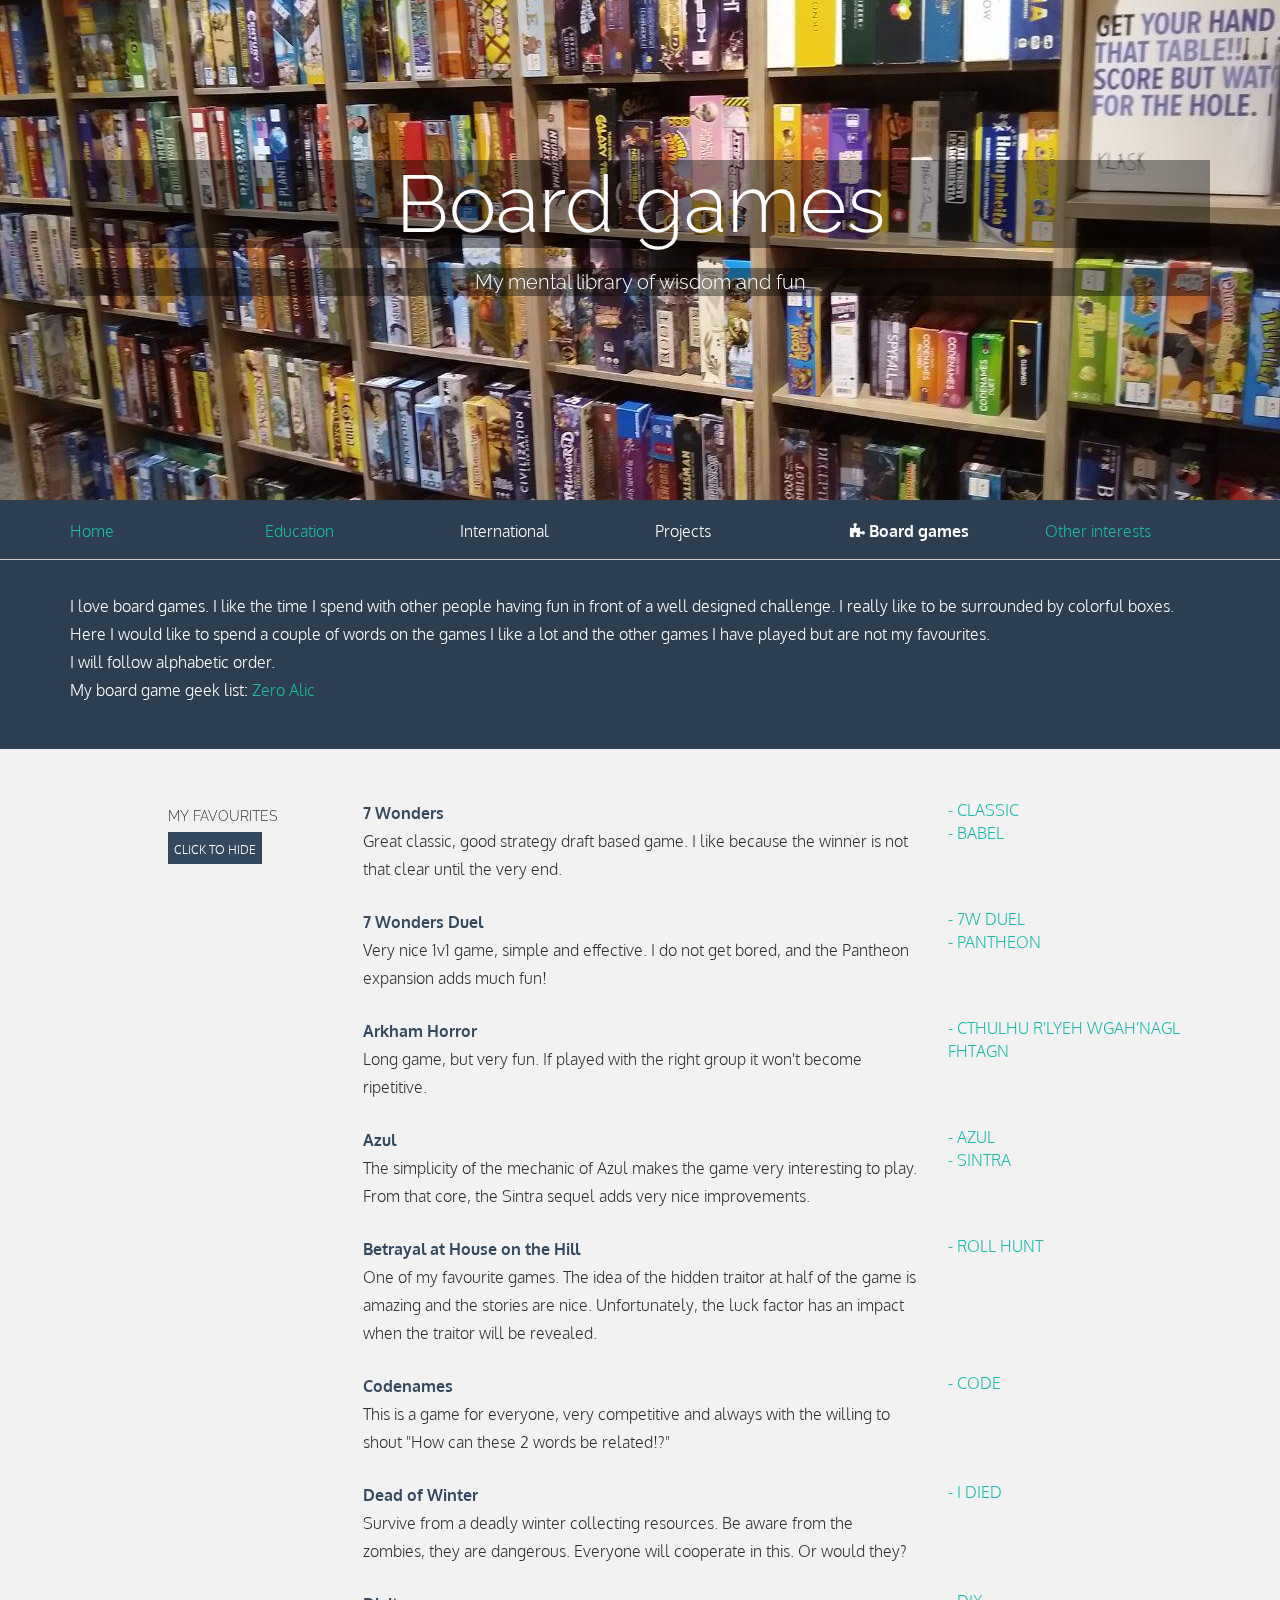
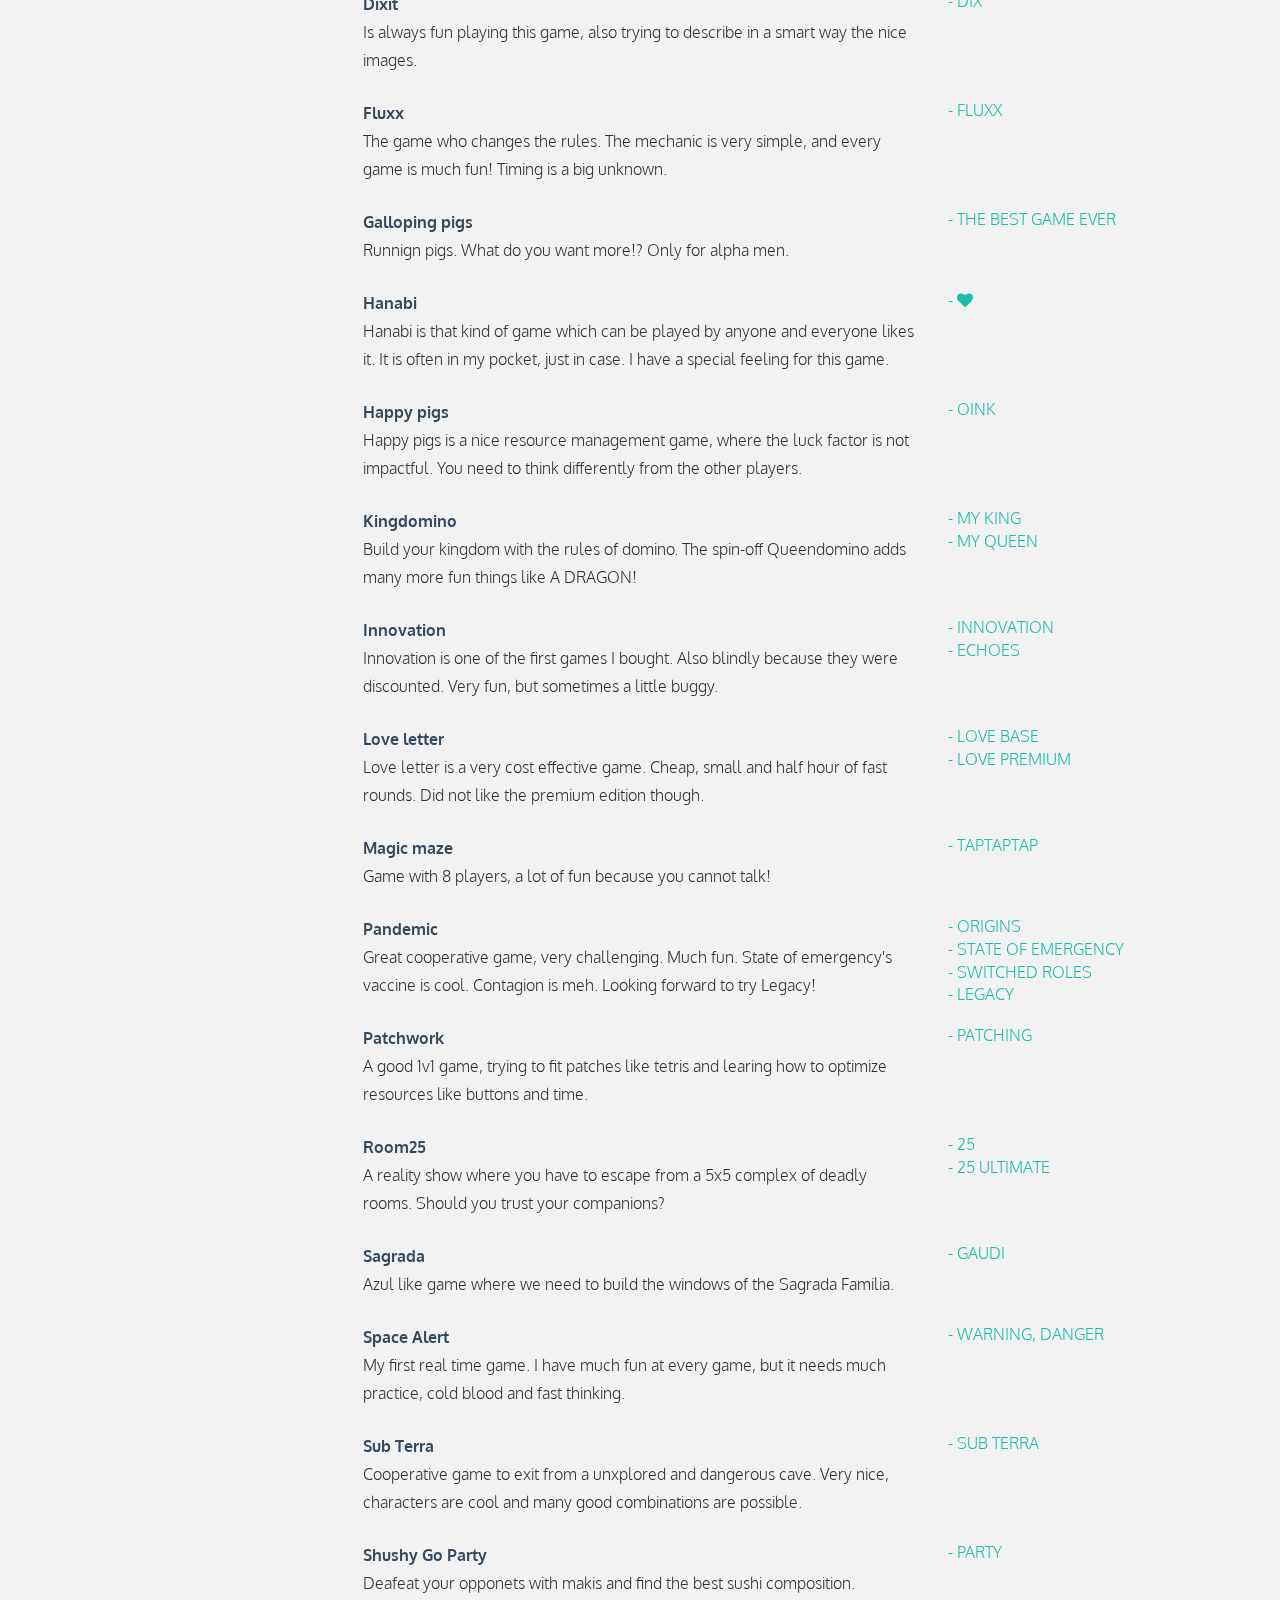
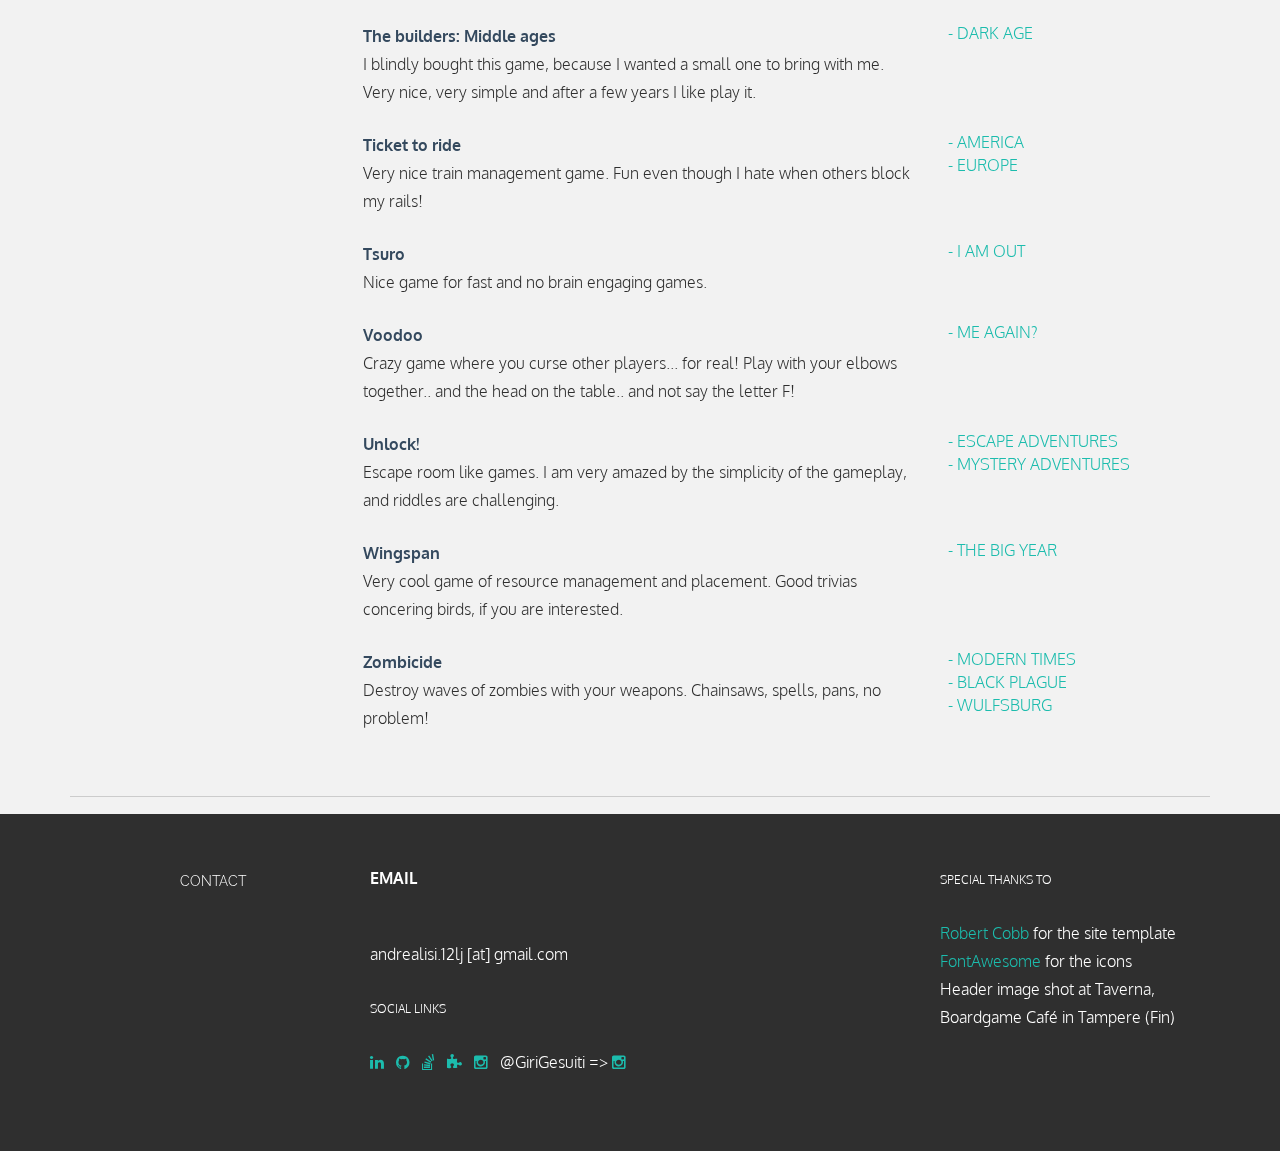
==== commit 252c297f: "Updates, new education page" ====
--- a/boardgames.html
+++ b/boardgames.html
@@ -64,7 +64,7 @@
 						<a href="index.html">Home</a>
 					</div>
 					<div class="col-lg-2">
-						Education
+						<a href="education.html">Education</a>
 					</div>
 					<div class="col-lg-2">
 						International
@@ -524,7 +524,7 @@
 						<a href="https://medium.com/@robcobbable/make-a-resume-website-from-scratch-991845147ec" target="_blank">Robert Cobb</a>
 						for the site template
 						<a href="https://fontawesome.com/icons">FontAwesome</a> for the icons <br/>
-						Header image shot at Boardgame Café in Tampere (Fin)
+						Header image shot at Taverna, Boardgame Café in Tampere (Fin)
 					</p>
 				</div>
 				
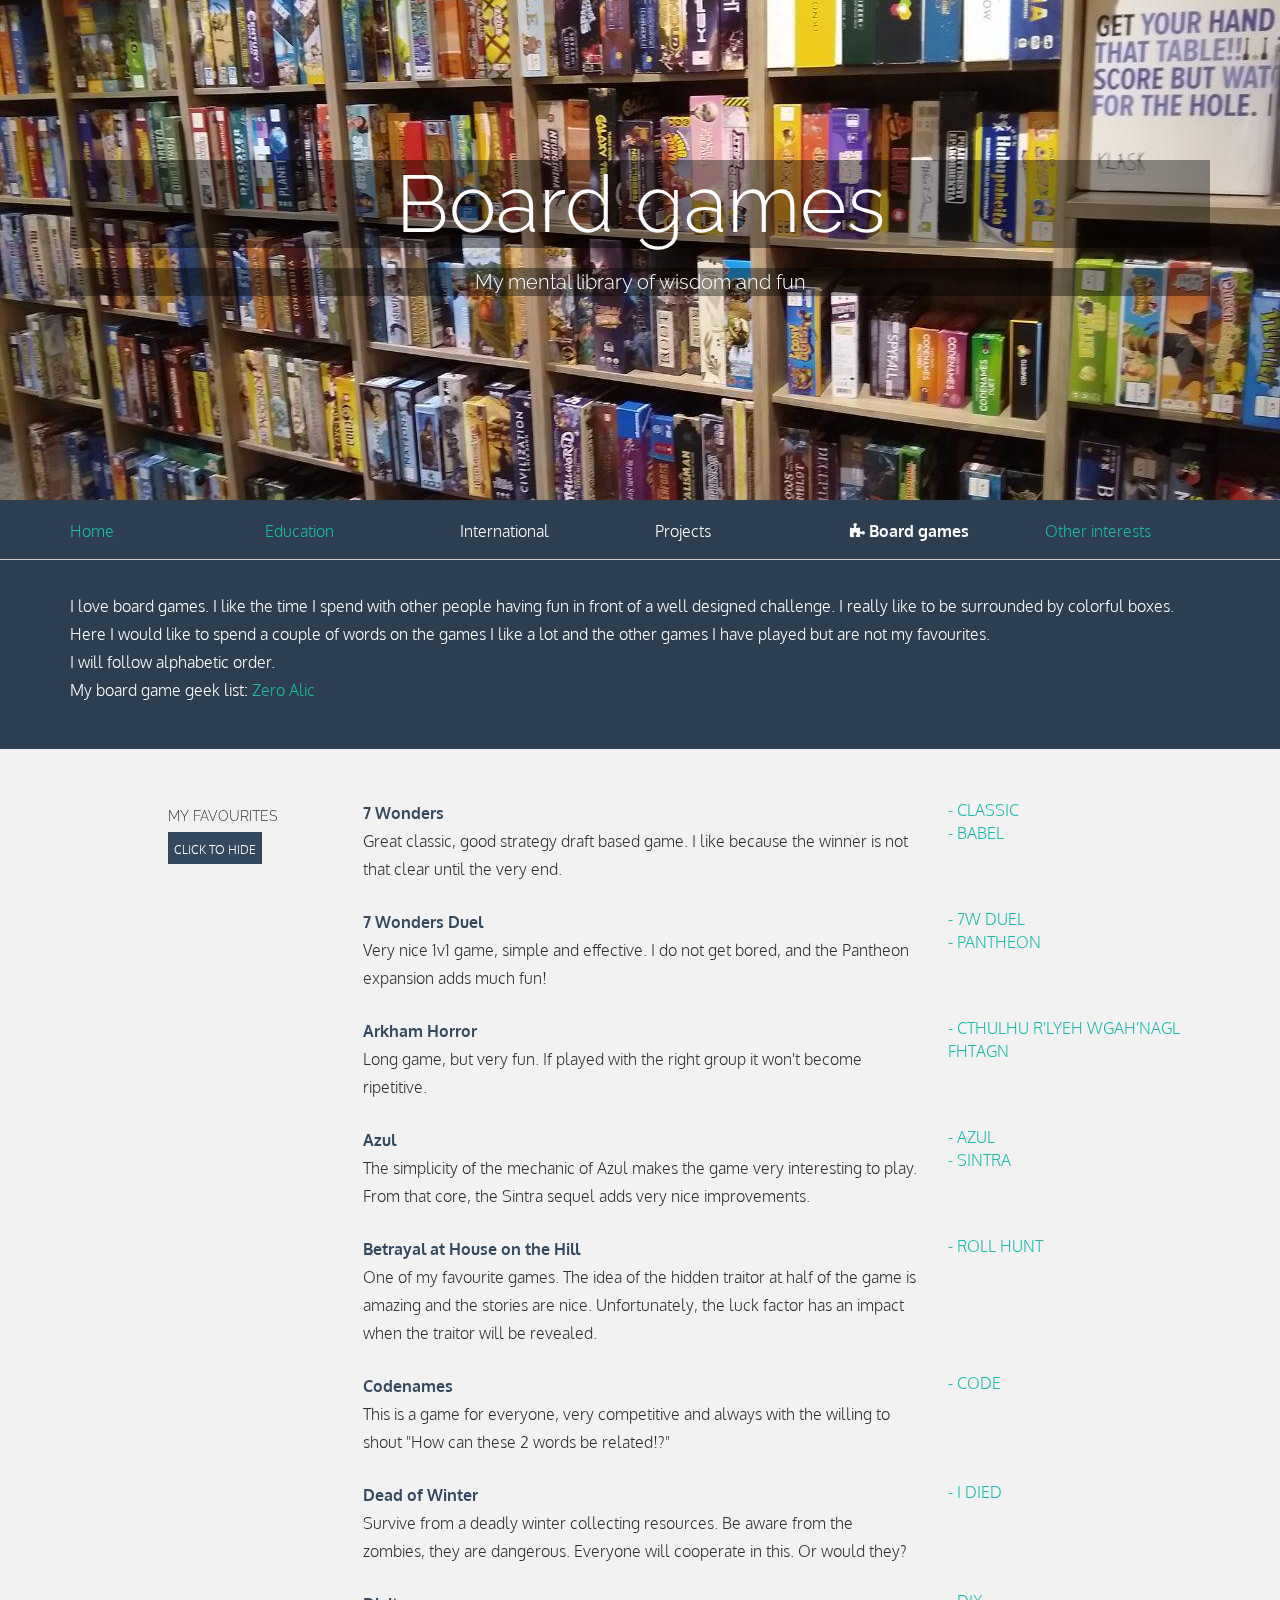
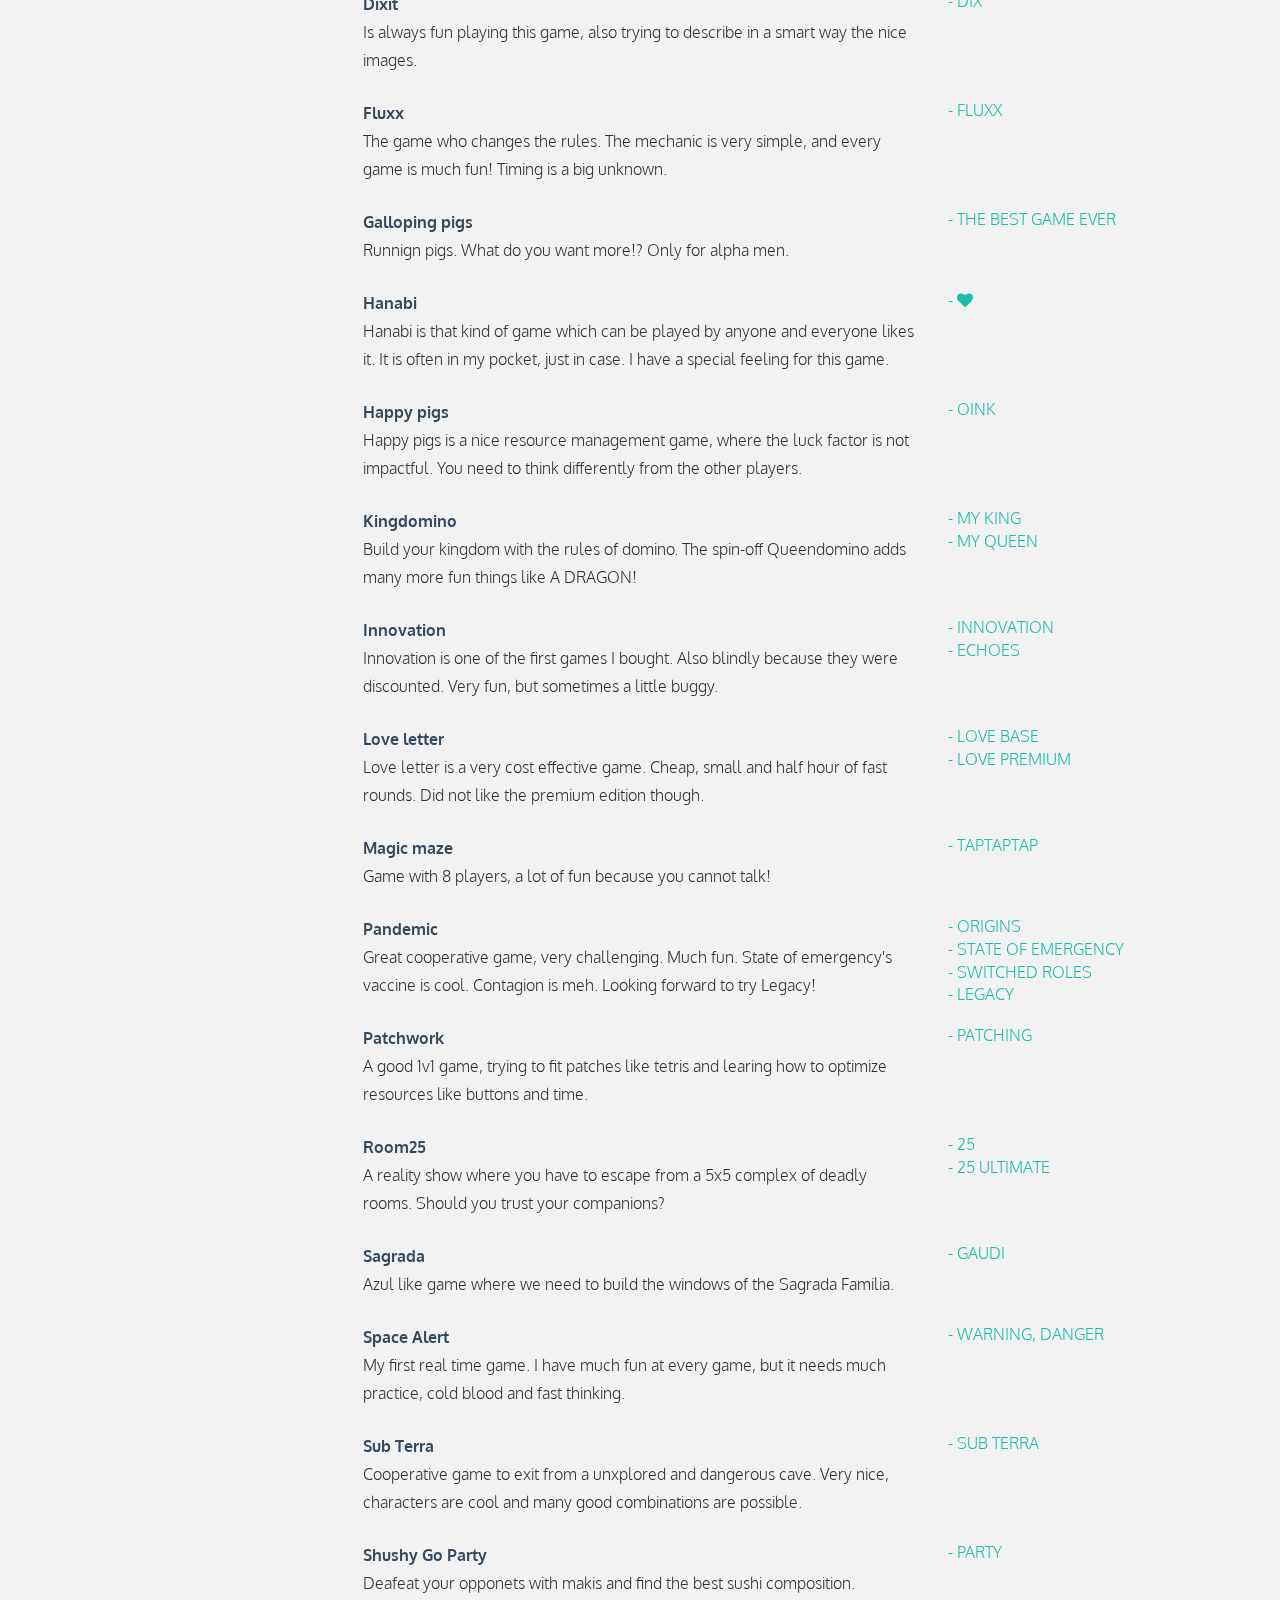
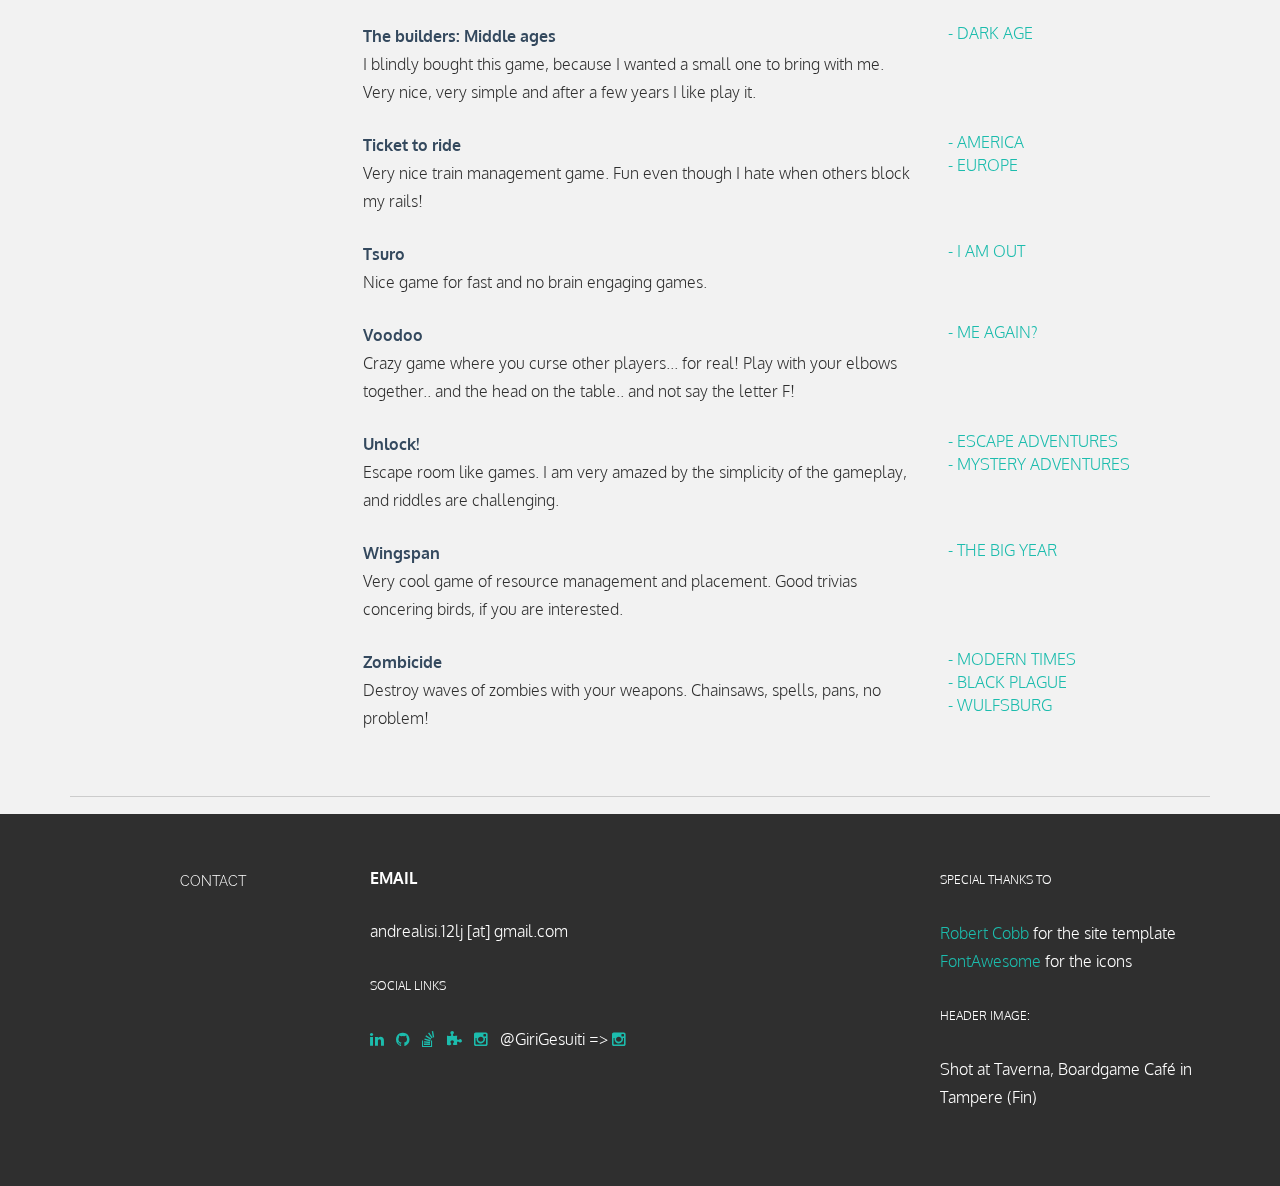
==== commit 44de8c2f: "Minors to the footer" ====
--- a/boardgames.html
+++ b/boardgames.html
@@ -502,7 +502,7 @@
 				</div>
 				<div class="col-lg-6">
 				
-					<p><t>EMAIL</t></p><br/>
+					<p><t>EMAIL</t></p>
 					<p>
 						andrealisi.12lj [at] gmail.com <br/>
 					</p>
@@ -524,7 +524,11 @@
 						<a href="https://medium.com/@robcobbable/make-a-resume-website-from-scratch-991845147ec" target="_blank">Robert Cobb</a>
 						for the site template
 						<a href="https://fontawesome.com/icons">FontAwesome</a> for the icons <br/>
-						Header image shot at Taverna, Boardgame Café in Tampere (Fin)
+						
+					</p>
+					<p><sm>HEADER IMAGE:</sm></p>
+					<p>
+						Shot at Taverna, Boardgame Café in Tampere (Fin)
 					</p>
 				</div>
 				
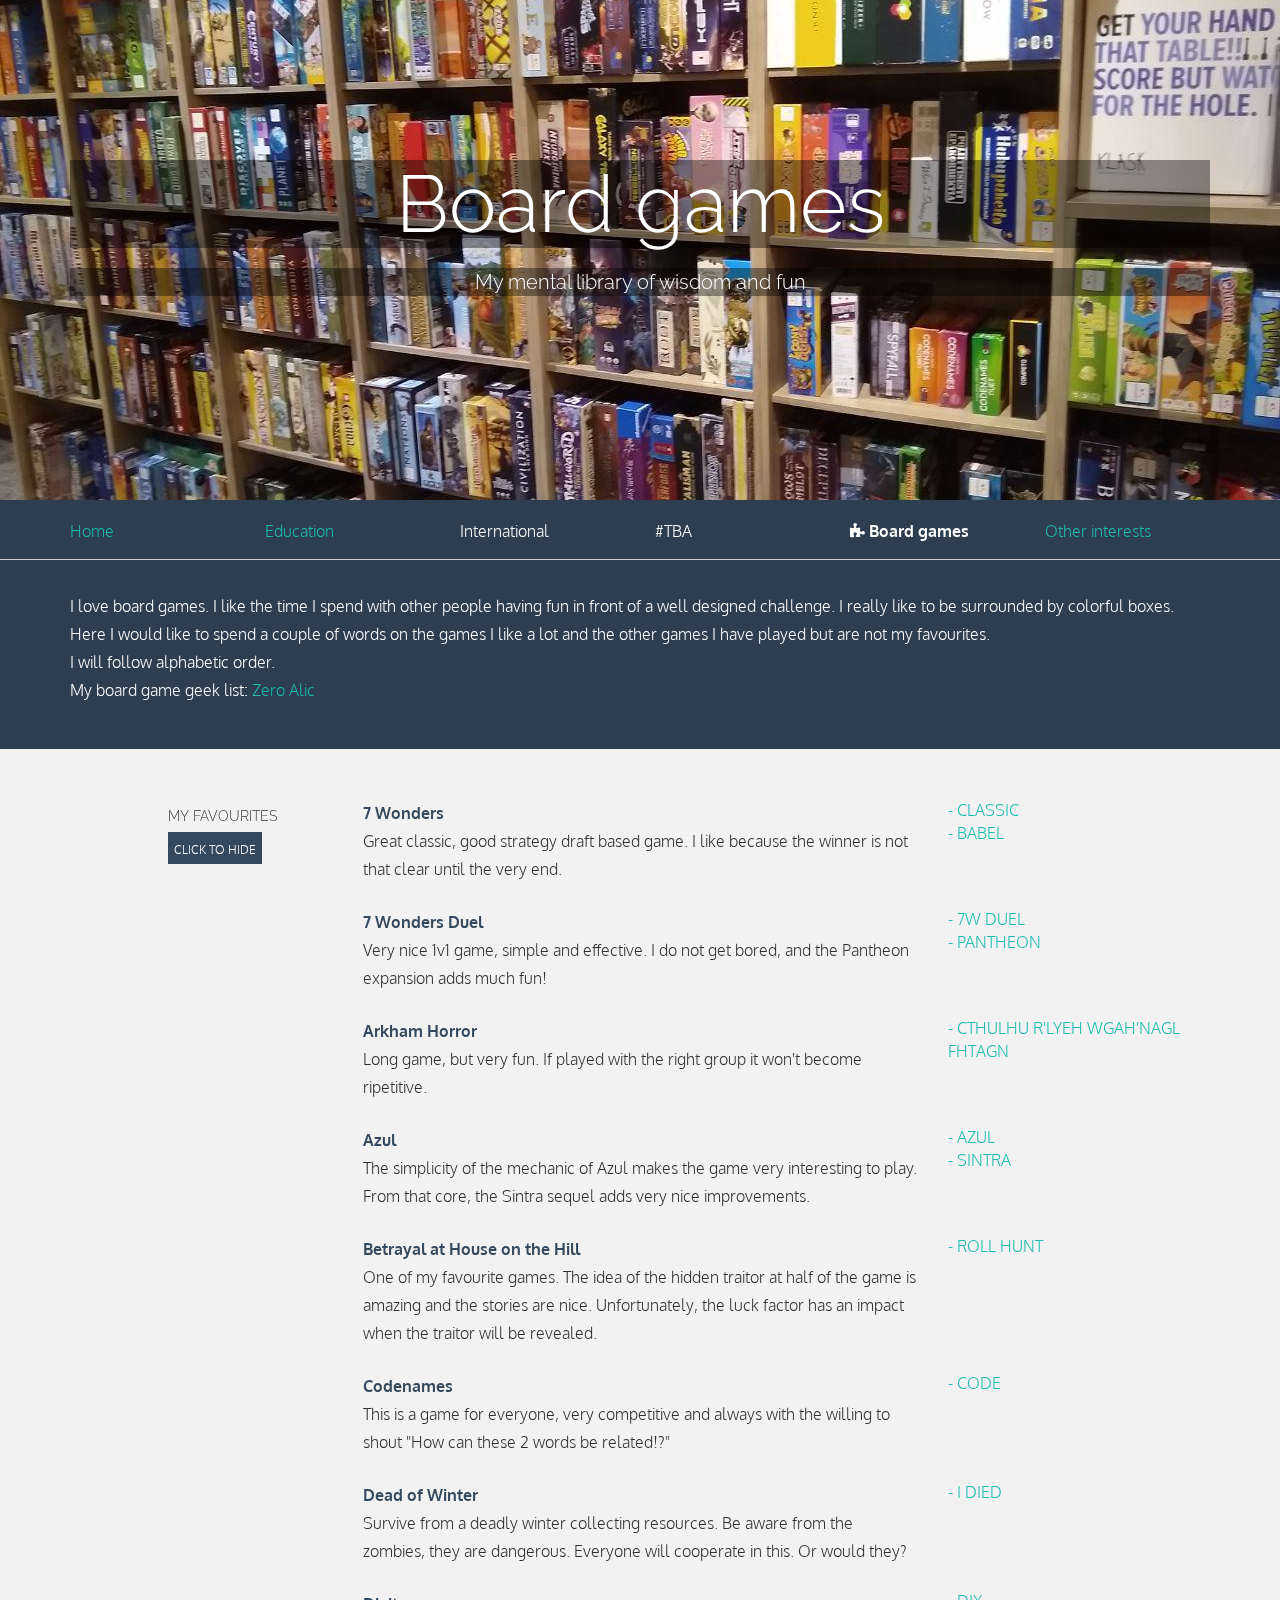
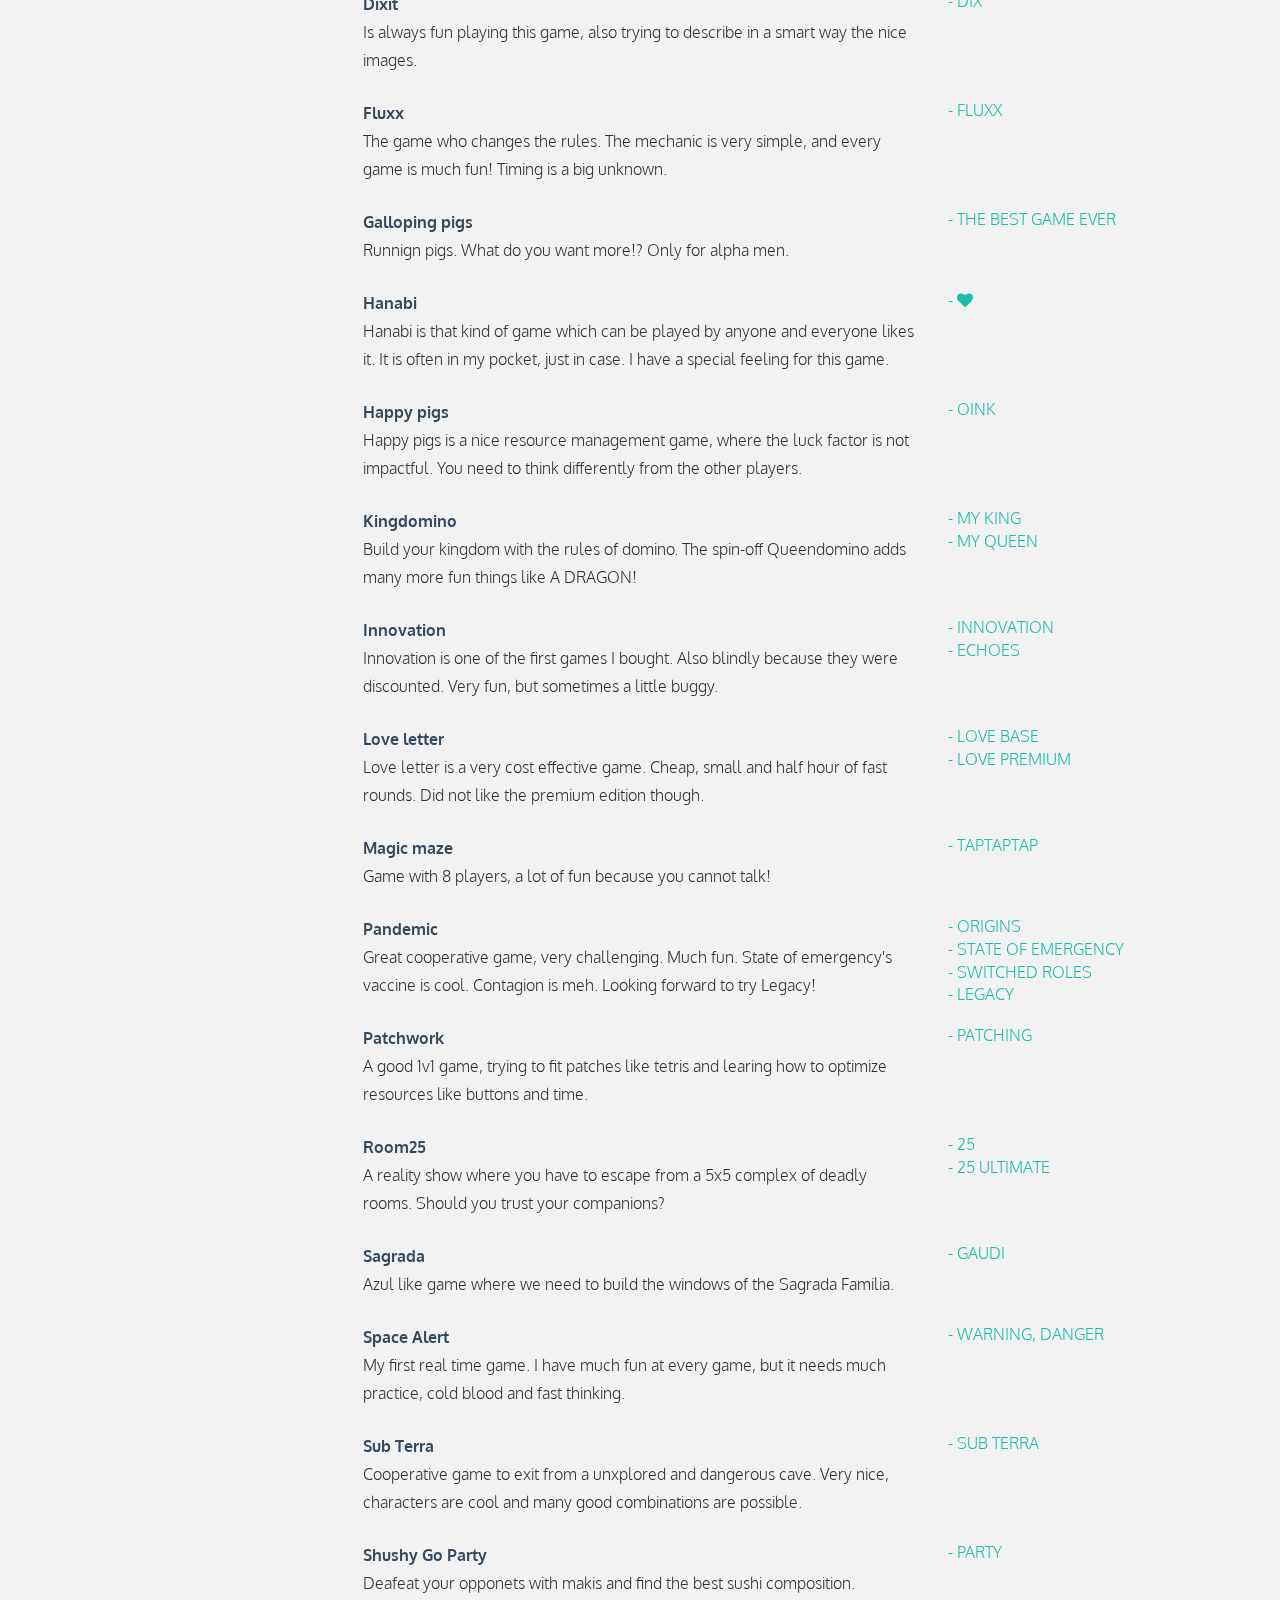
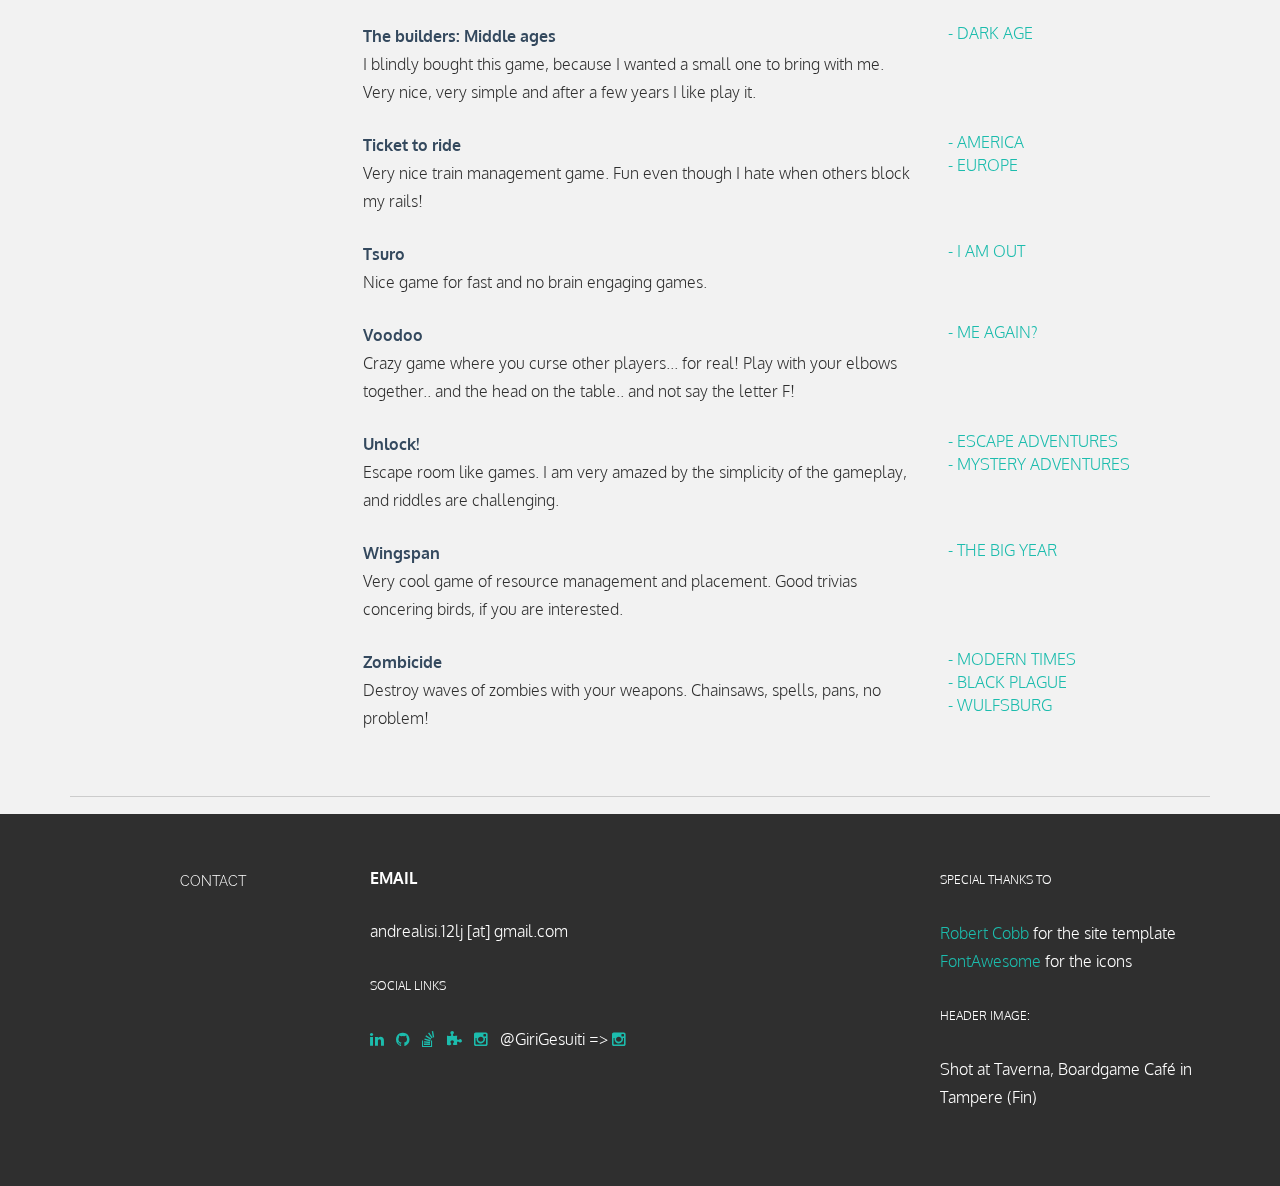
==== commit 989a0422: "Refactoring and included BRIGHT" ====
--- a/boardgames.html
+++ b/boardgames.html
@@ -70,7 +70,7 @@
 						International
 					</div>
 					<div class="col-lg-2">
-						Projects
+						#TBA
 					</div>
 					<div class="col-lg-2">
 						<b><i class="icon-puzzle-piece"></i> Board games</b>
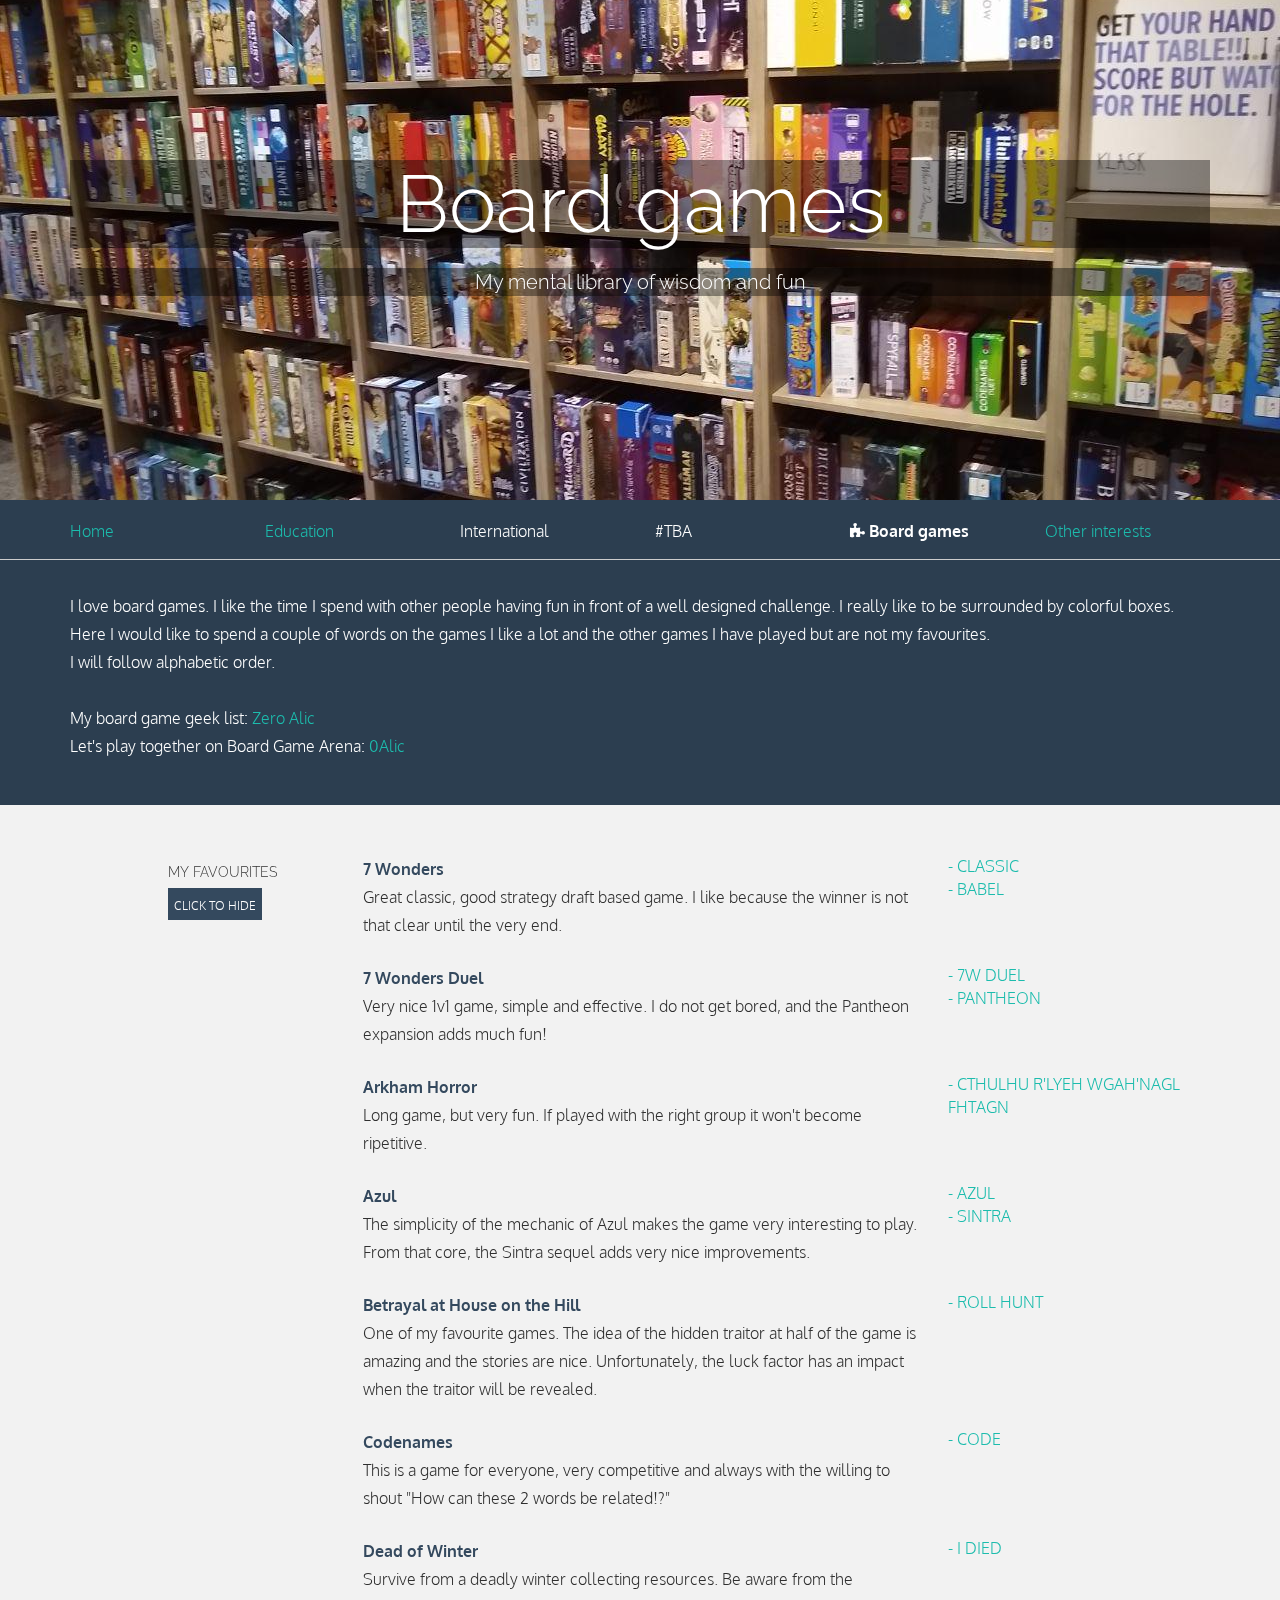
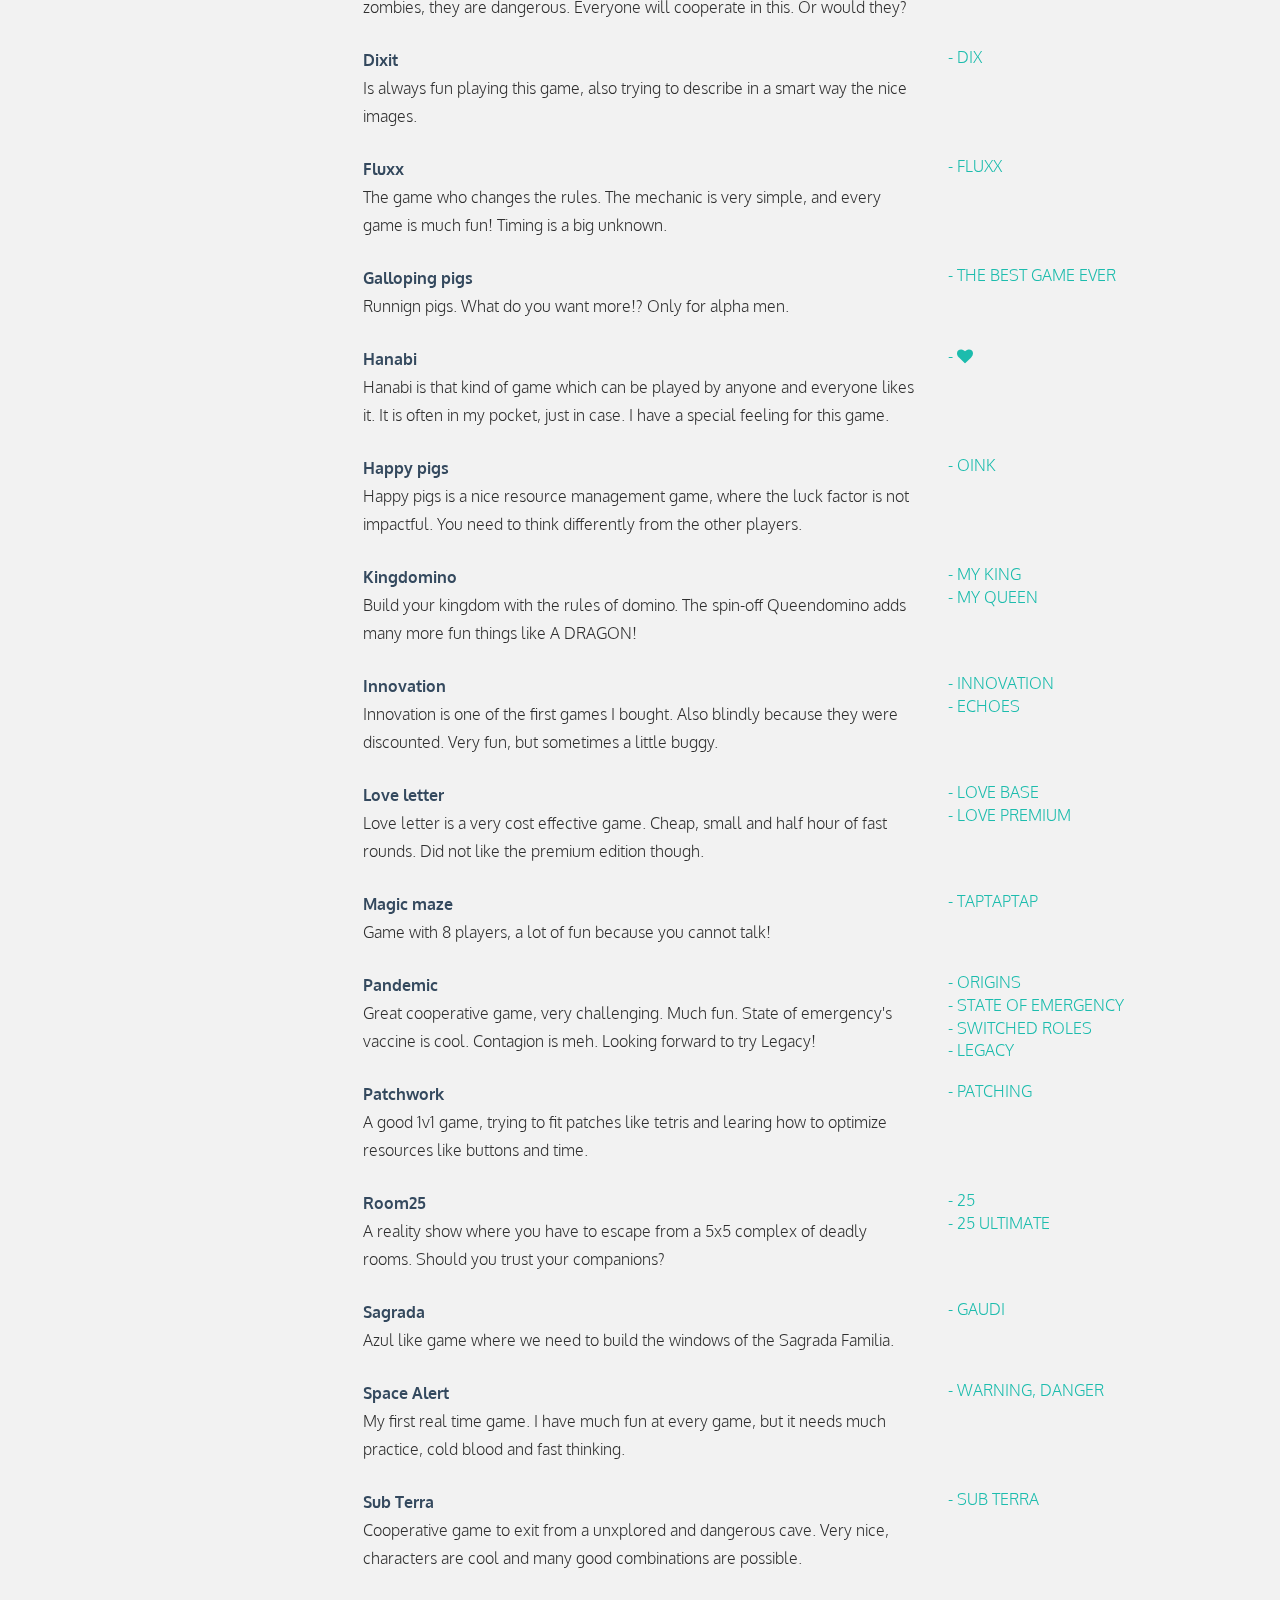
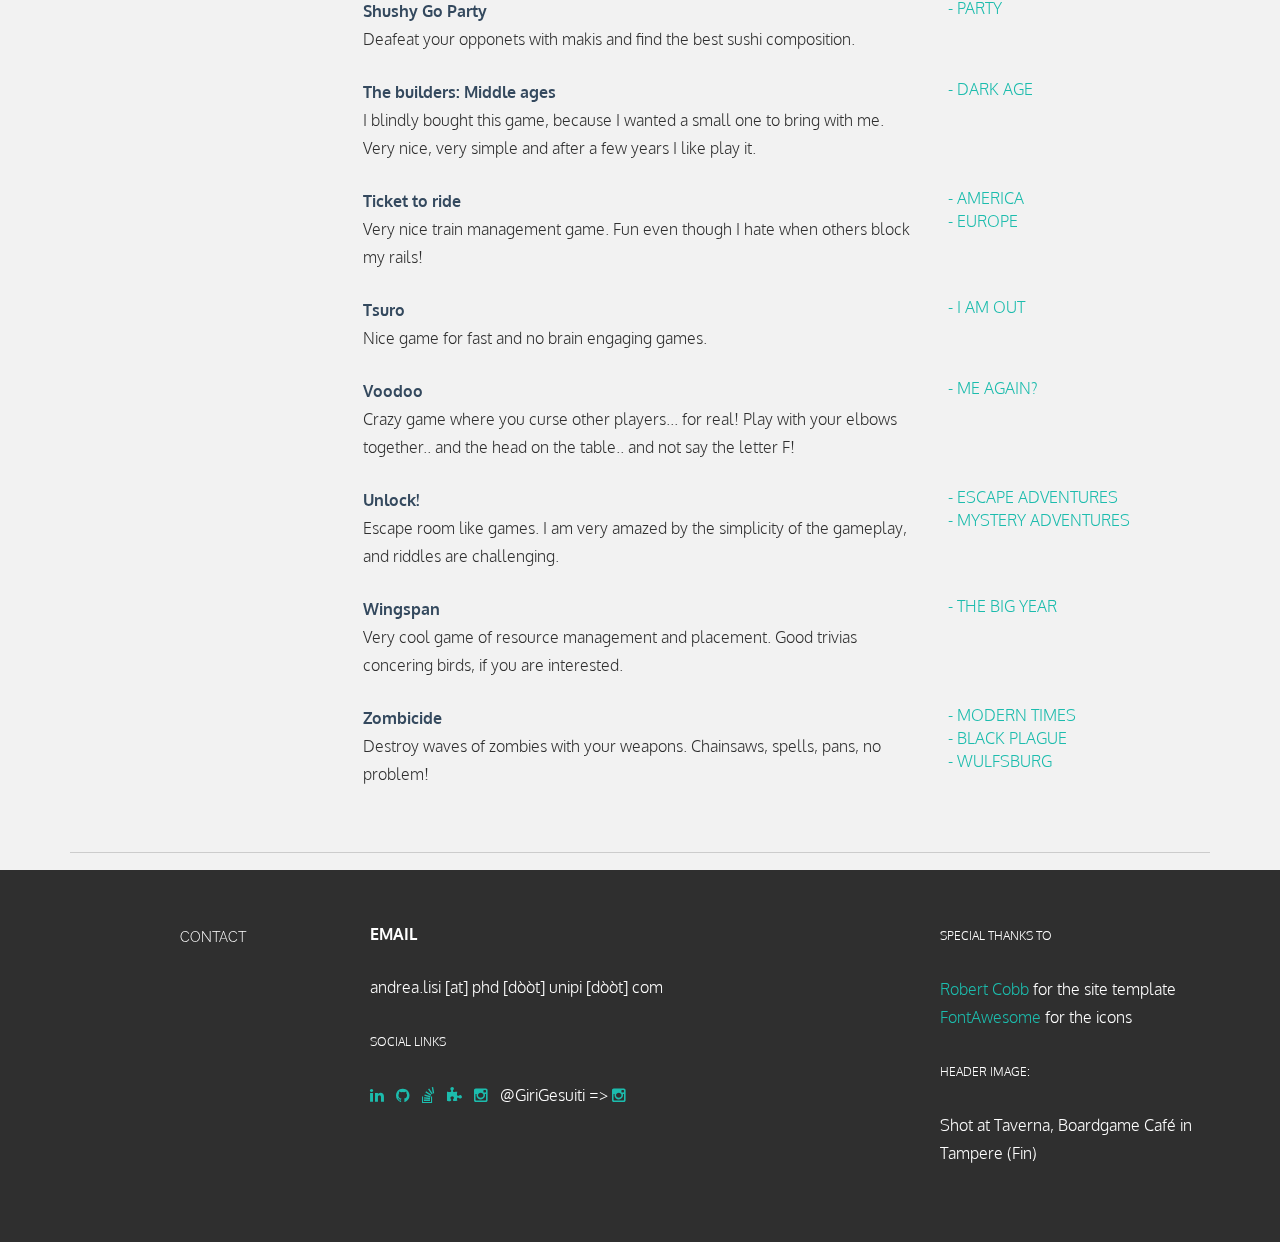
==== commit 3e9b778d: "Updated pages" ====
--- a/boardgames.html
+++ b/boardgames.html
@@ -92,7 +92,9 @@
 						I really like to be surrounded by colorful boxes.<br/>
 						Here I would like to spend a couple of words on the games I like a lot and the other games I have played but are not my favourites.<br/>
 						I will follow alphabetic order.</br>
-						My board game geek list: <a href="https://boardgamegeek.com/user/ZeroAlic">Zero Alic</a> 
+						</br>
+						My board game geek list: <a href="https://boardgamegeek.com/user/ZeroAlic">Zero Alic</a> </br>
+						Let's play together on Board Game Arena: <a href="https://boardgamearena.com/player?id=85453361">0Alic</a>
 					</p>
 					</div>
 				</div>
@@ -504,7 +506,7 @@
 				
 					<p><t>EMAIL</t></p>
 					<p>
-						andrealisi.12lj [at] gmail.com <br/>
+						andrea.lisi [at] phd [dòòt] unipi [dòòt] com <br/>
 					</p>
 					
 					<p><sm>SOCIAL LINKS</sm></p>
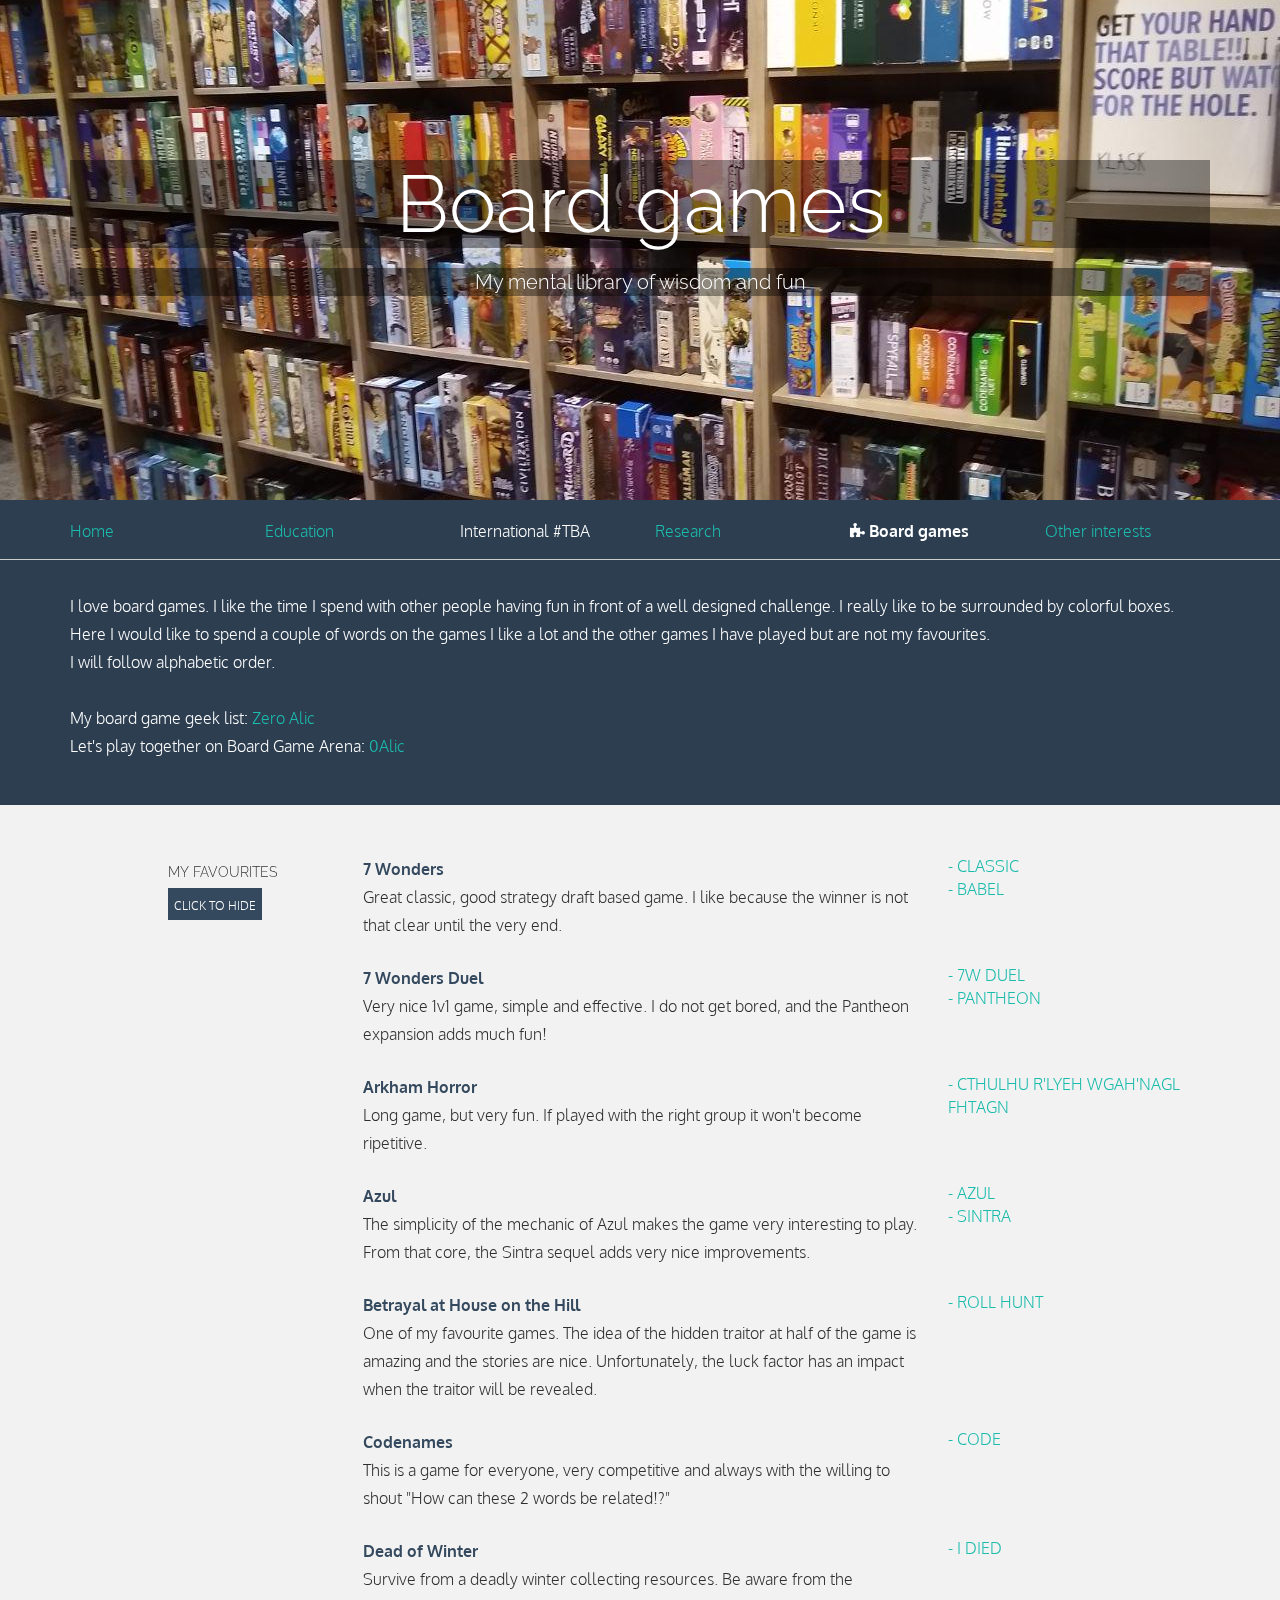
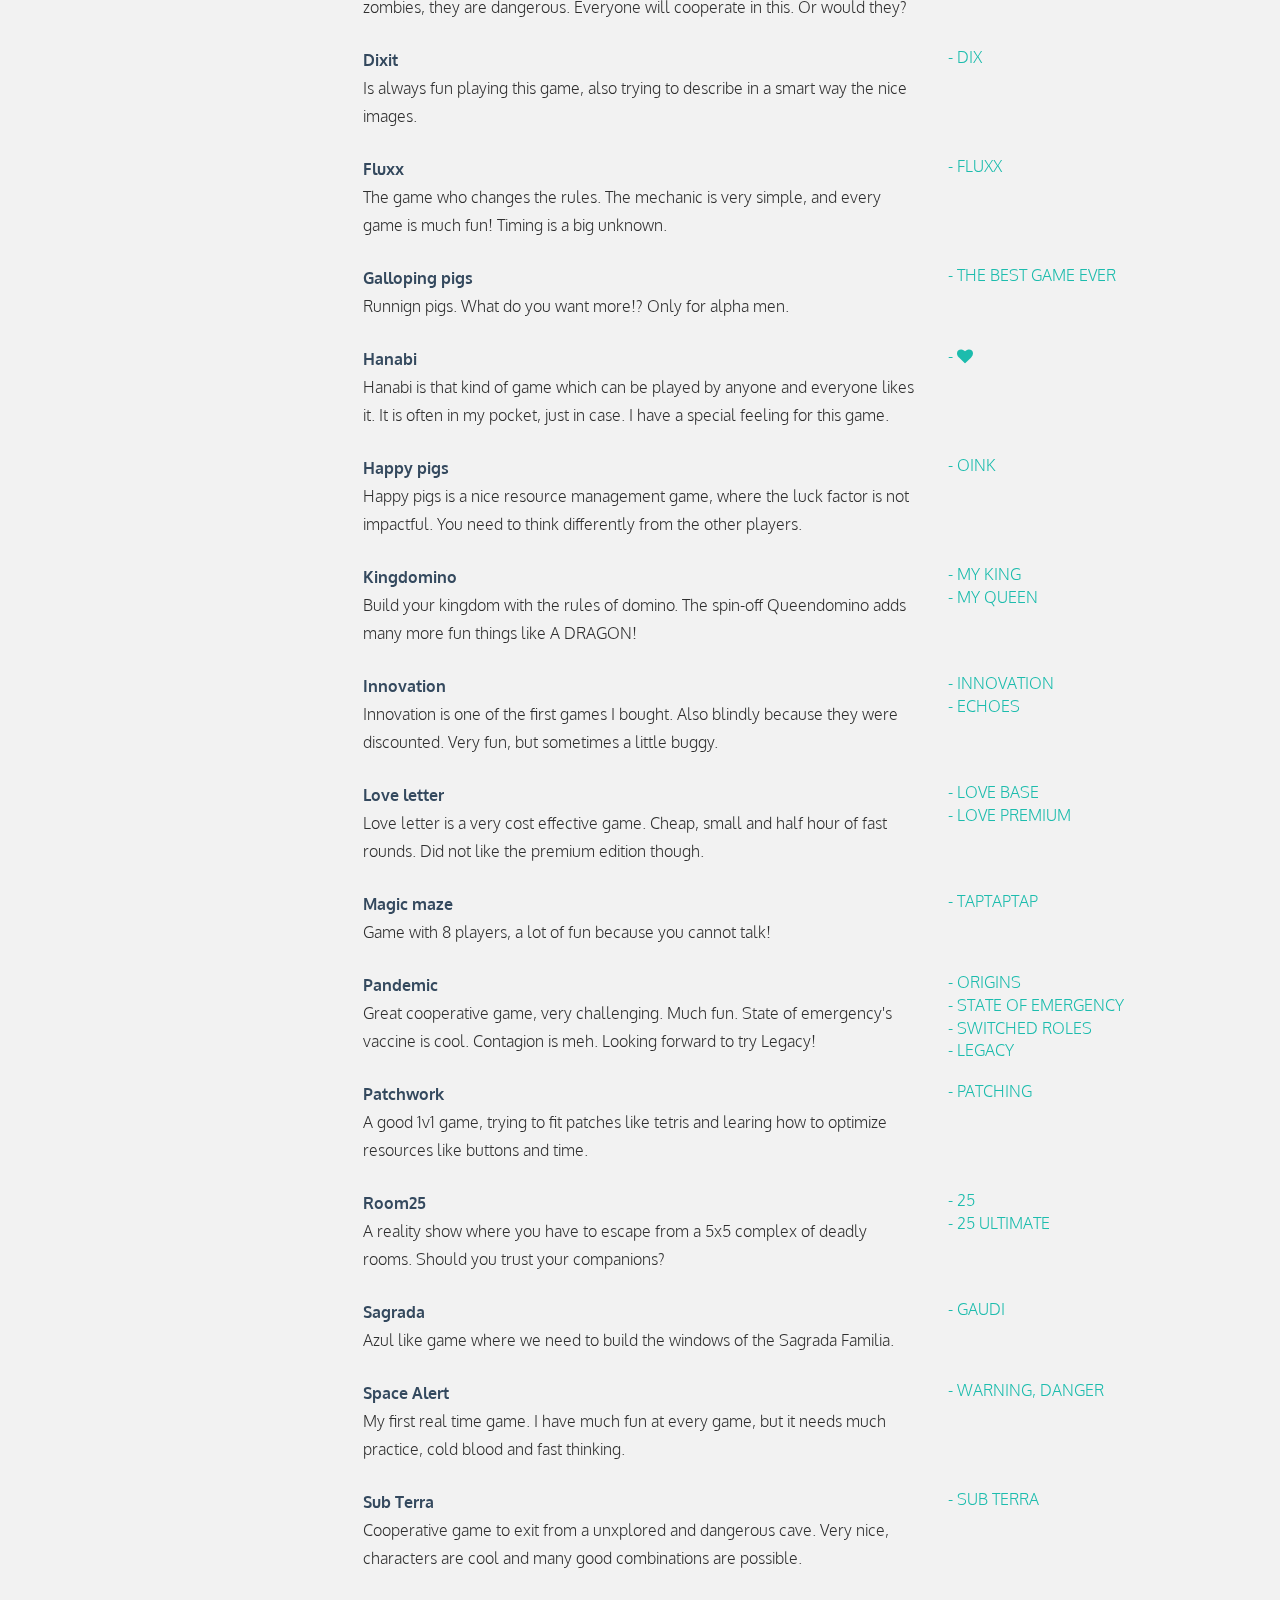
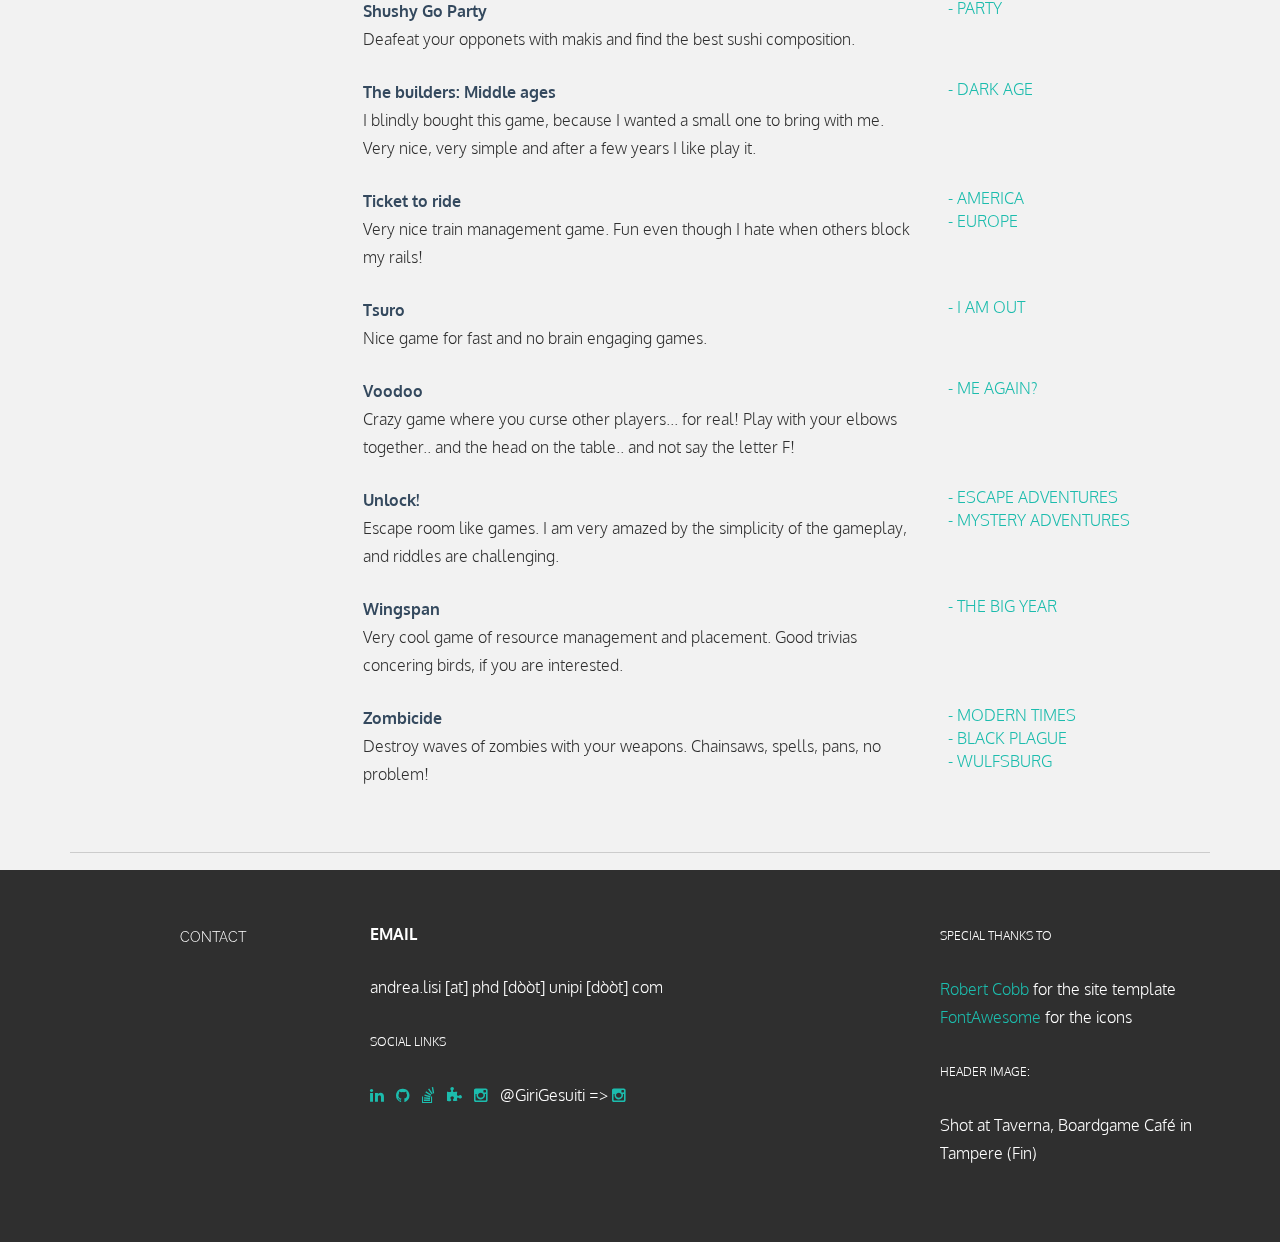
==== commit 401874dc: "Minor modification" ====
--- a/boardgames.html
+++ b/boardgames.html
@@ -67,10 +67,10 @@
 						<a href="education.html">Education</a>
 					</div>
 					<div class="col-lg-2">
-						International
+						International #TBA
 					</div>
 					<div class="col-lg-2">
-						#TBA
+						<a href="research.html">Research</a>
 					</div>
 					<div class="col-lg-2">
 						<b><i class="icon-puzzle-piece"></i> Board games</b>
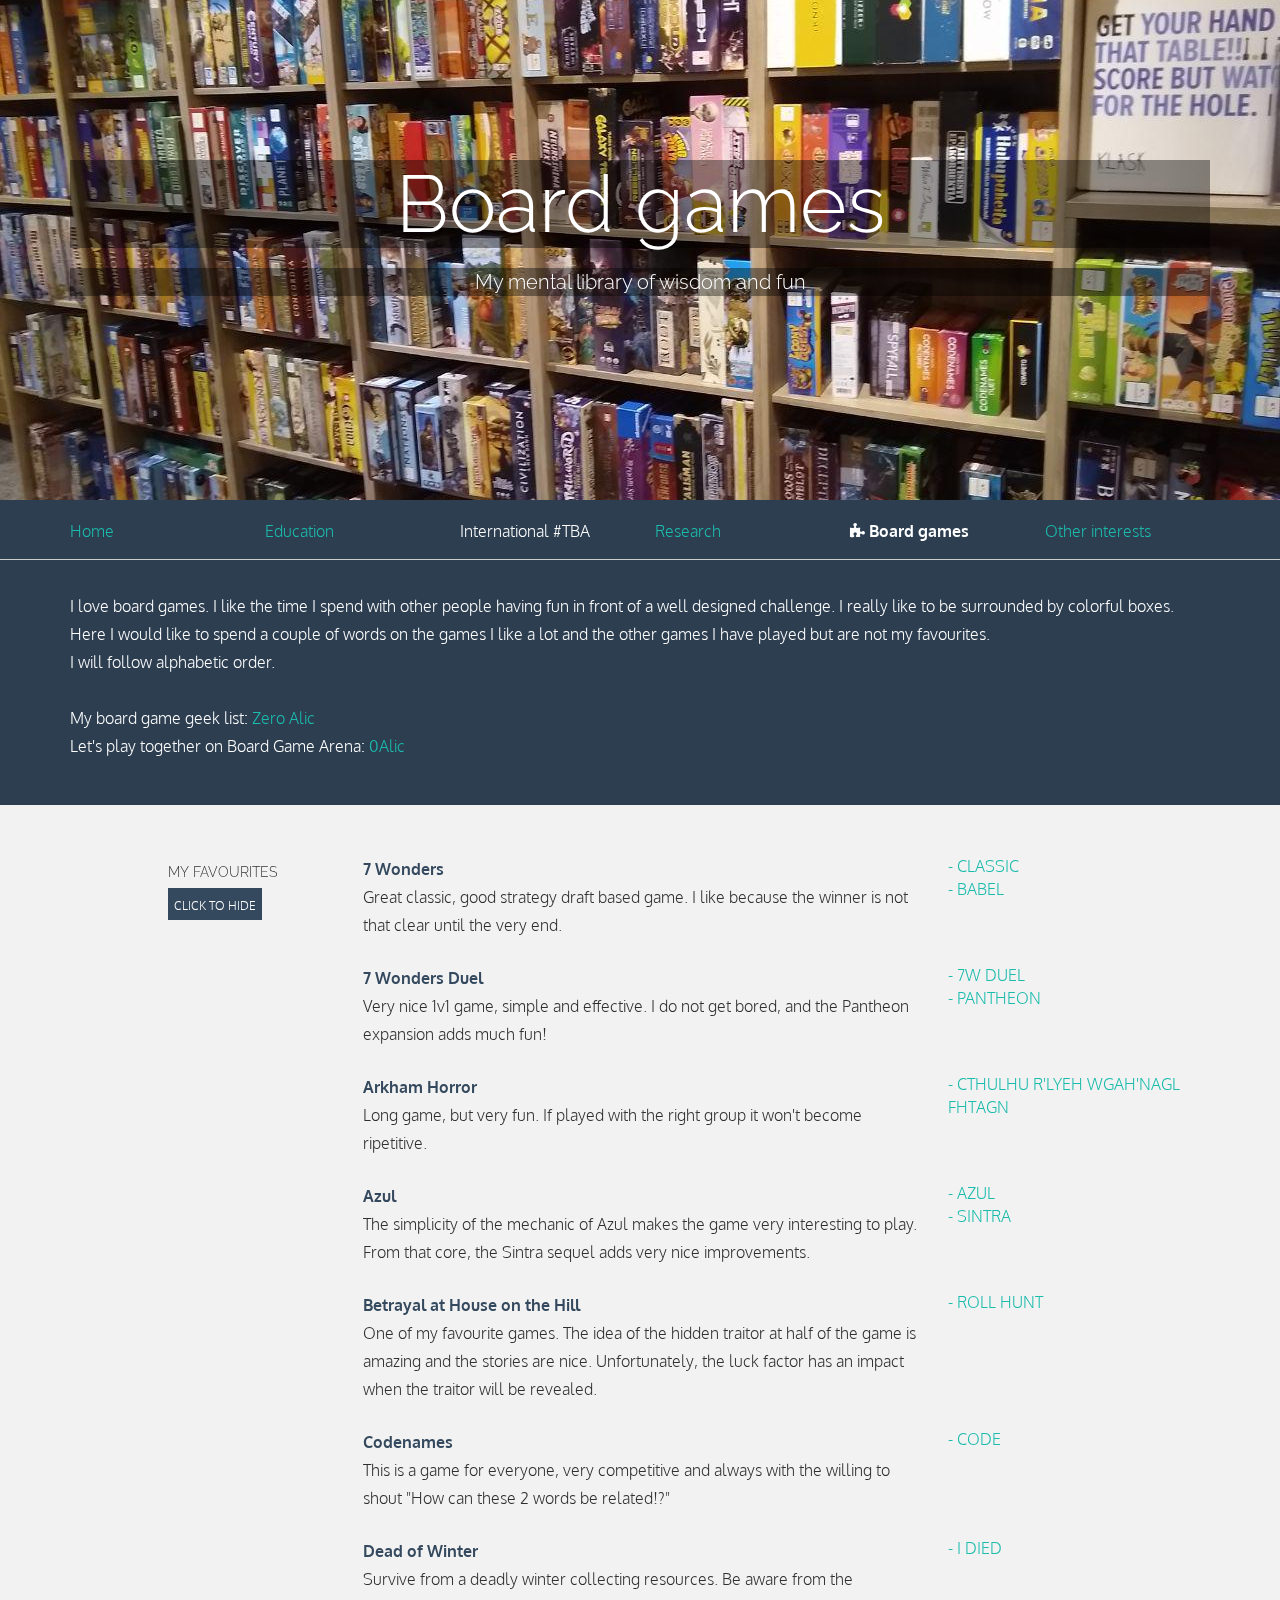
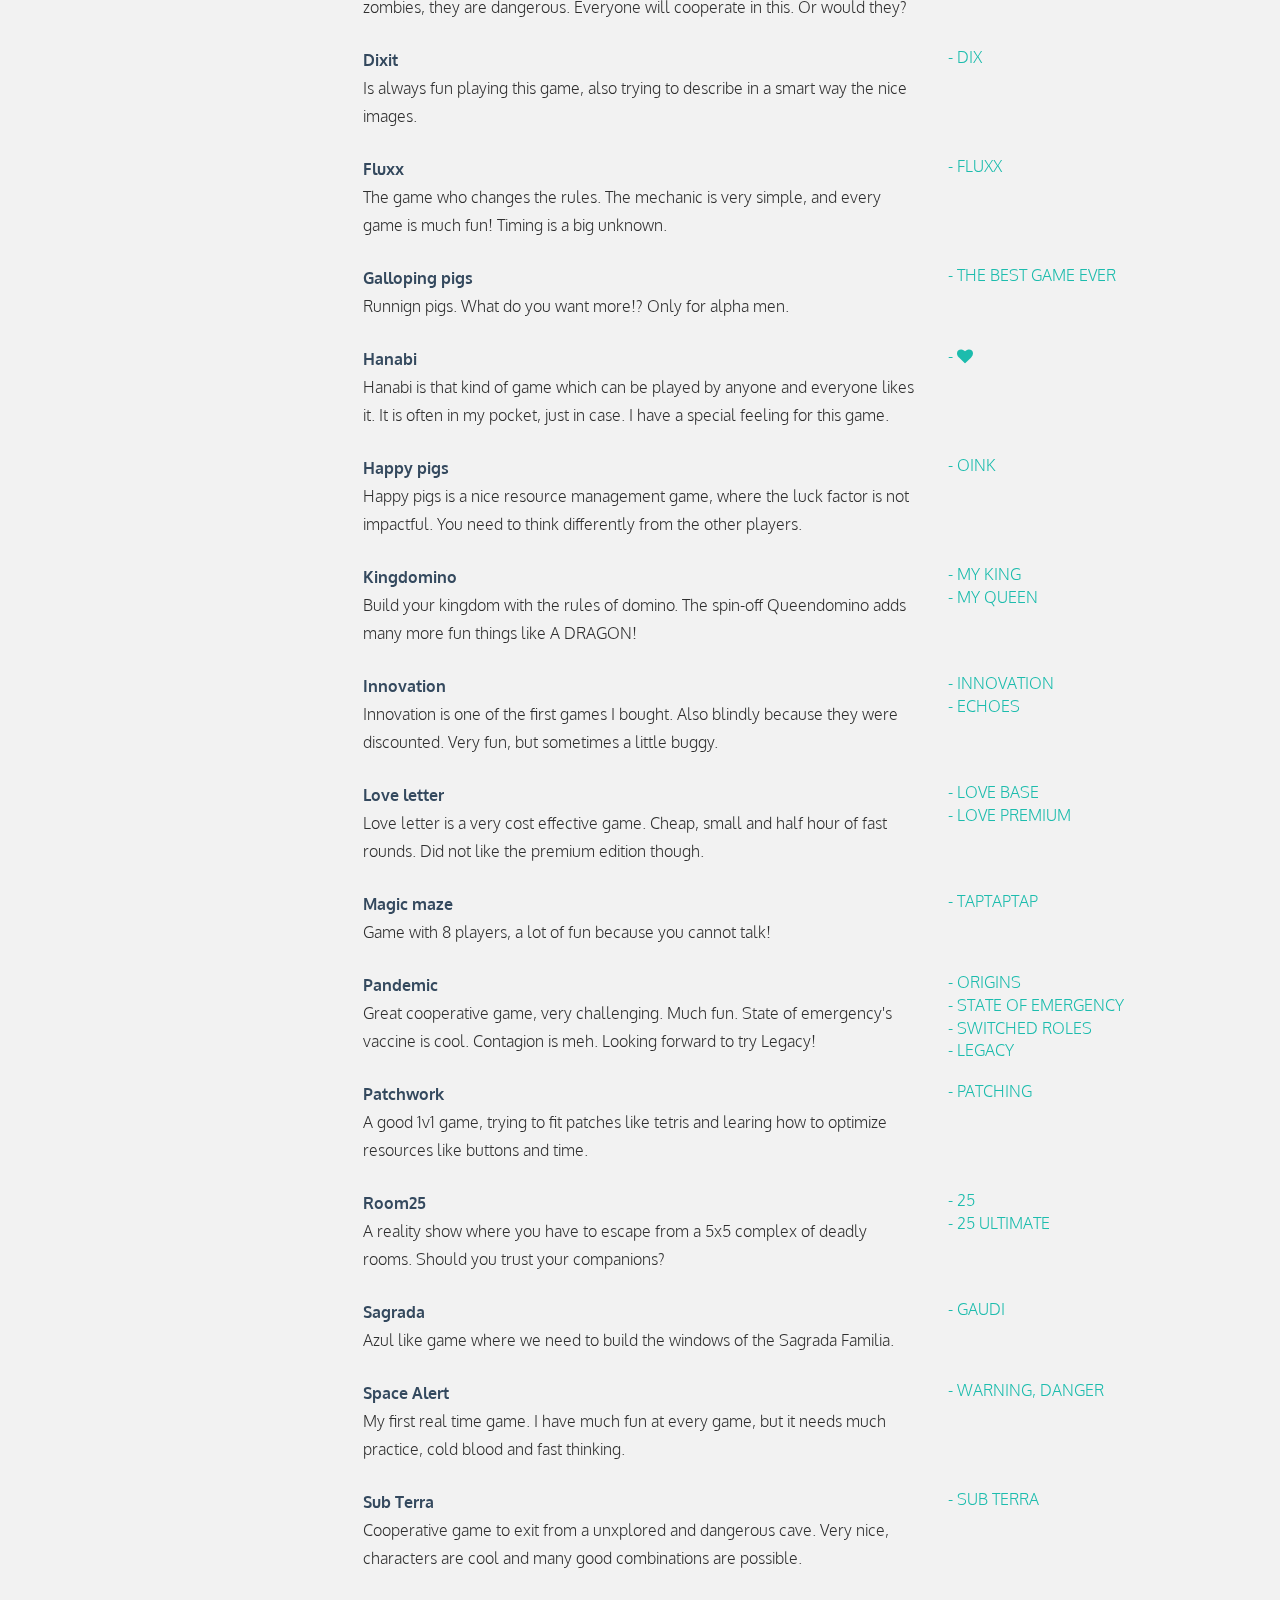
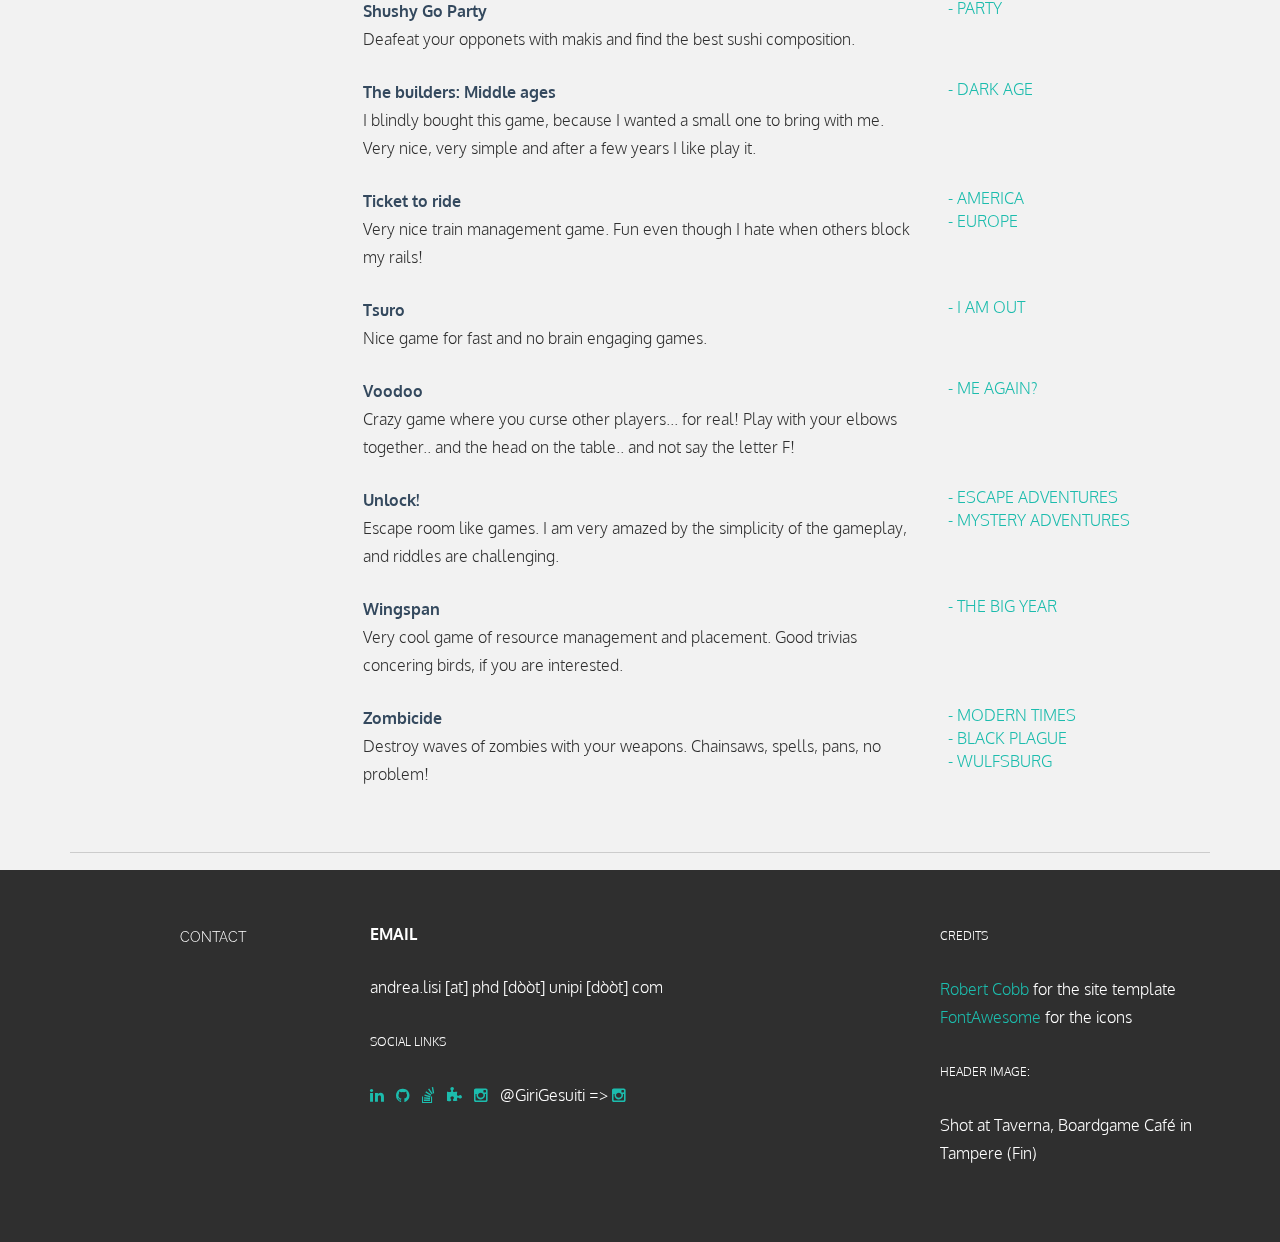
==== commit 628ce91e: "Updates" ====
--- a/boardgames.html
+++ b/boardgames.html
@@ -521,7 +521,7 @@
 					</p>
 				</div>
 				<div class="col-lg-3">
-					<p><sm>SPECIAL THANKS TO</sm></p>
+					<p><sm>CREDITS</sm></p>
 					<p>
 						<a href="https://medium.com/@robcobbable/make-a-resume-website-from-scratch-991845147ec" target="_blank">Robert Cobb</a>
 						for the site template
